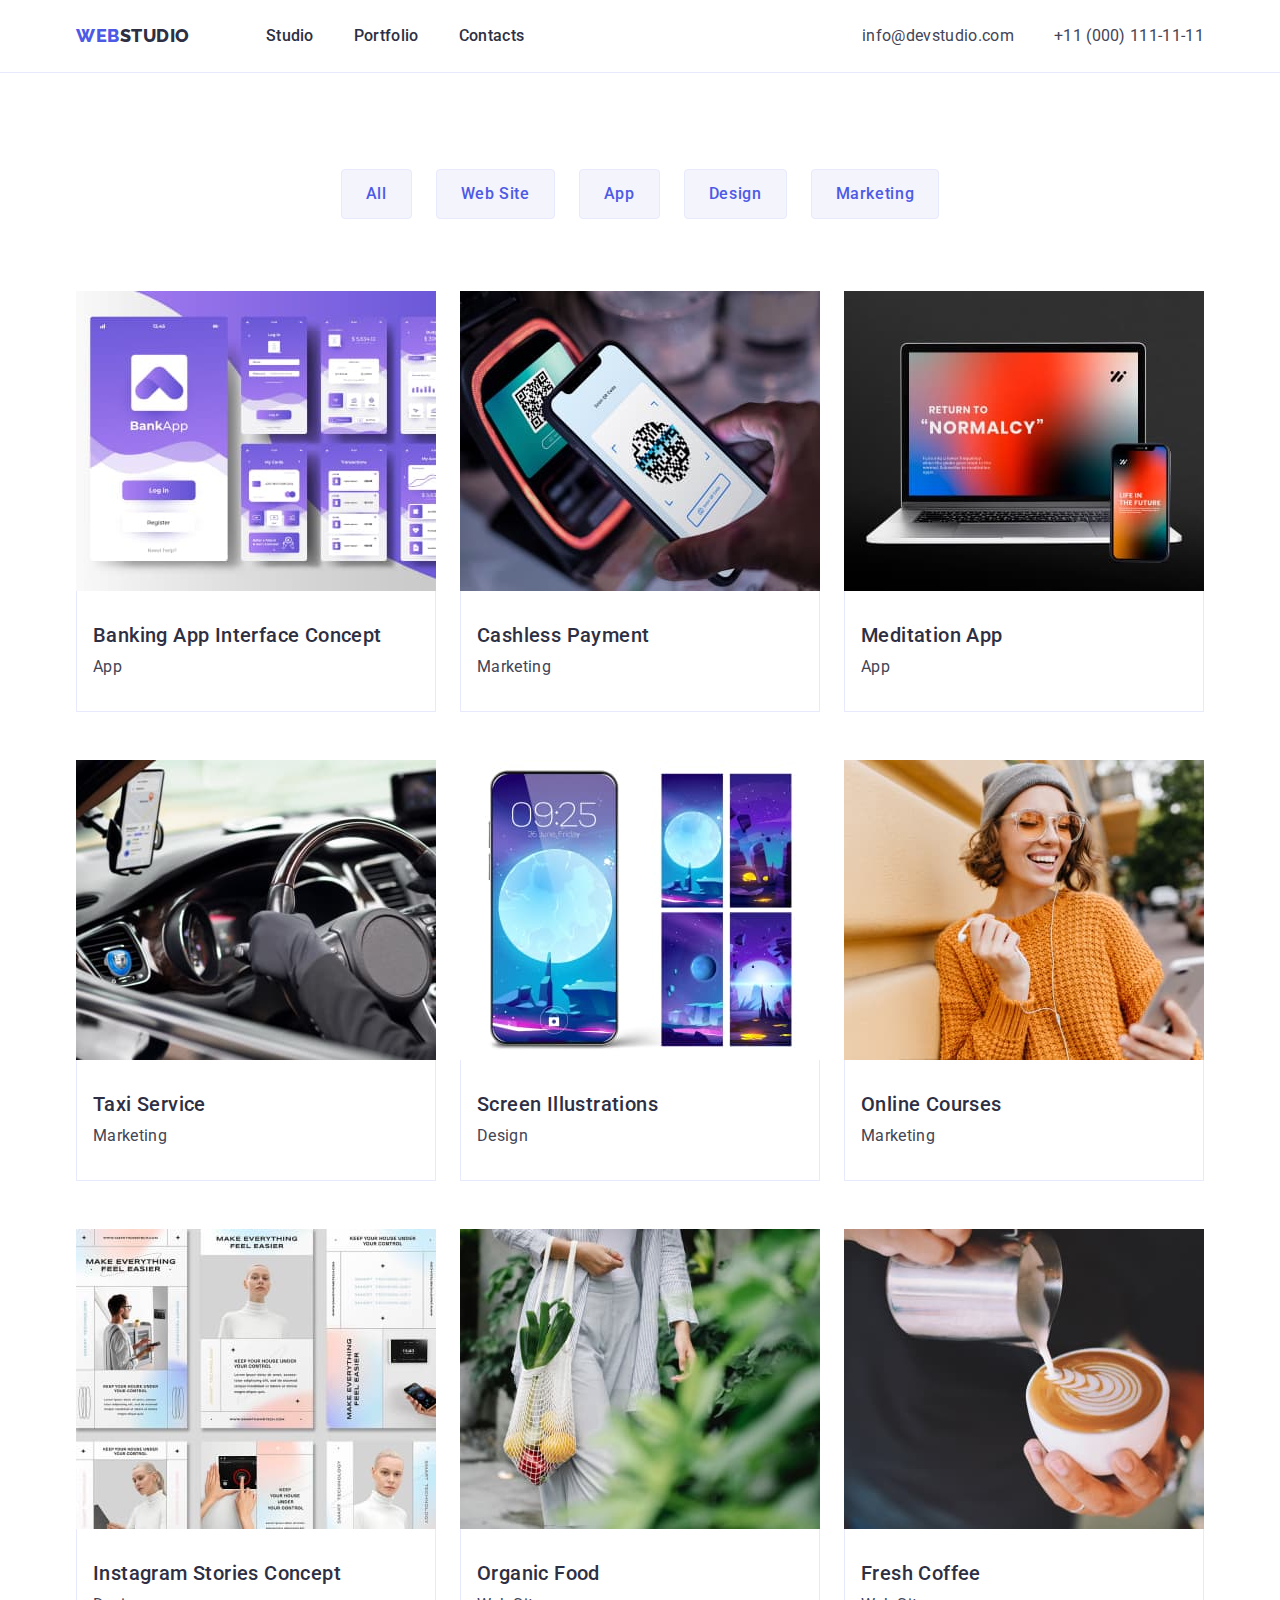
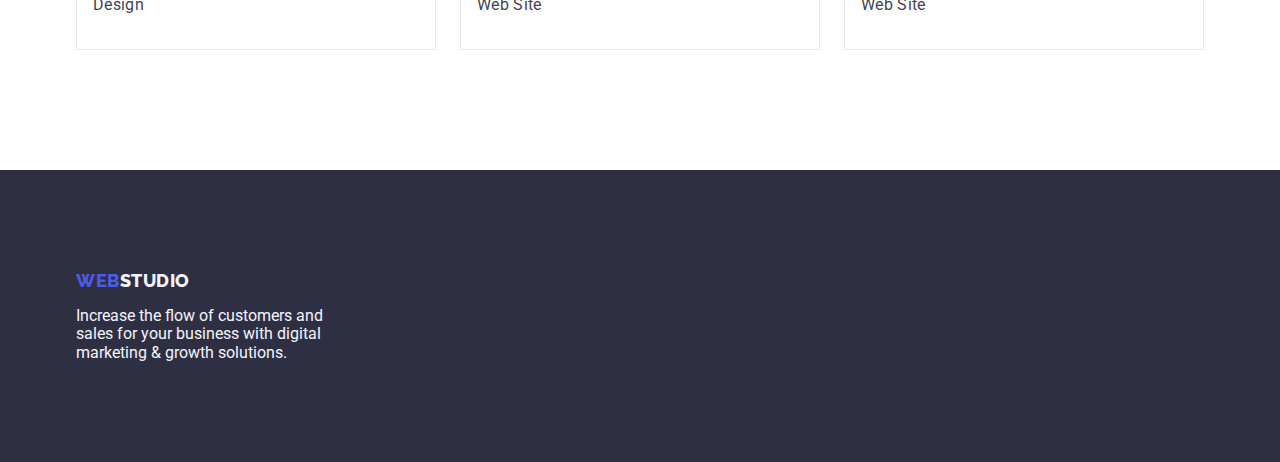
==== portfolio.html @ a4f80f74 "hw-04-11" ====
<!DOCTYPE html>
<html lang="en">

<head>
    <meta charset="UTF-8">
    <meta http-equiv="X-UA-Compatible" content="IE=edge">
    <meta name="viewport" content="width=device-width, initial-scale=1.0">
    <title>Portfolio</title>
    <link rel="preconnect" href="https://fonts.googleapis.com">
    <link rel="preconnect" href="https://fonts.gstatic.com" crossorigin>
    <link href="https://fonts.googleapis.com/css2?family=Raleway:wght@800&family=Roboto:wght@400;500;700;900&display=swap"
        rel="stylesheet">
    <link  rel="stylesheet"
          href="https://cdnjs.cloudflare.com/ajax/libs/modern-normalize/1.1.0/modern-normalize.min.css">
    <link rel="stylesheet" href="./css/style.css">
</head>

<body class="body">

 
  <header class="header">
    <div class="container header-container">
      <nav class="nav">
        <a class="logo link" href="./index.html">Web<span class="logo-one">Studio</span></a>
        <ul class="menu list">
          <li class="menu-item">
            <a class="menu-link link" href="./index.html">Studio</a>
          </li>
          <li class="menu-item">
            <a class="menu-link link" href="./portfolio.html">Portfolio</a>
          </li>
          <li class="menu-item">
            <a class="menu-link link" href="">Contacts</a>
          </li>
        </ul>
      </nav>
      <address class="adress m-left">
        <ul class="list menu">
          <li class="m-right">
            <a class="mail link" href="mailto:info@devstudio.com">info@devstudio.com</a>
          </li>
          <li>
            <a class="phone-number link" href="tel:+110001111111">+11 (000) 111-11-11</a>
          </li>
        </ul>
      </address>
    </div>
  </header>

  <main>
        
    <section class="section-portfolio">
        <div class="container ">
        <h1 hidden>blanc</h1>
        <ul class="list line-portfolio-one">
          <li>
            <button class="button-too" type="button">All</button>
          </li>
          <li>
           <button class="button-too" type="button">Web Site</button>
          </li>
          <li>
           <button class="button-too" type="button">App</button>
          </li>
          <li>
           <button class="button-too" type="button">Design</button>
          </li>
          <li>
           <button class="button-too" type="button">Marketing</button>
          </li> 
        </ul>  
        <ul class="list line-portfolio-too">
           <li class="portfolio-shadow" >
             <a class="link" href="">
              <img src="./images/portfolio/project-img1.jpg" alt="Banking App Interface Concept"
               width="360">
              <div class="card-portfolio">
               <h2 class="title-three">Banking App Interface Concept</h2>
               <p class="p-descriphion">App</p>
              </div>
             </a>
            </li>
           <li class="portfolio-shadow">
             <a class="link" href="">
              <img src="./images/portfolio/project-img2.jpg" alt="Cashless Payment" width="360">
              <div class="card-portfolio">
               <h2 class="title-three">Cashless Payment</h2>
               <p class="p-descriphion" >Marketing</p>
              </div>
             </a>
            </li>
            <li class="portfolio-shadow">
             <a class="link" href="">
              <img src="./images/portfolio/project-img3.jpg" alt="Meditation App" width="360">
              <div class="card-portfolio">
               <h2 class="title-three">Meditation App</h2>
               <p class="p-descriphion">App</p>
              </div>
             </a>
            </li>
            <li class="portfolio-shadow">
             <a class="link " href="">
              <img src="./images/portfolio/project-img4.jpg" alt="Taxi Service" width="360">
            <div class="card-portfolio">
              <h2 class="title-three">Taxi Service</h2>
              <p class="p-descriphion">Marketing</p>
            </div>
             </a>
            </li>
            <li class="portfolio-shadow">
             <a class="link" href="">
              <img src="./images/portfolio/project-img5.jpg" alt="Screen Illustrations" width="360">
              <div class="card-portfolio">
               <h2 class="title-three">Screen Illustrations</h2>
               <p class="p-descriphion">Design</p>
              </div>
             </a>
            </li>
            <li class="portfolio-shadow">
             <a class="link" href="">
              <img src="./images/portfolio/project-img6.jpg" alt="Online Courses" width="360">     
              <div class="card-portfolio">
               <h2 class="title-three">Online Courses</h2>
               <p class="p-descriphion" >Marketing</p>
              </div>
             </a>
            </li >
            <li class="portfolio-shadow">
             <a class="link" href="">
              <img src="./images/portfolio/project-img7.jpg" alt="Instagram Stories Concept" width="360">
              <div class="card-portfolio">
               <h2 class="title-three">Instagram Stories Concept</h2>
               <p class="p-descriphion" >Design</p>
              </div>
             </a>
            </li>
            <li class="portfolio-shadow">
             <a class="link" href="">
              <img src="./images/portfolio/project-img8.jpg" alt="Organic Food" width="360">
              <div class="card-portfolio">
               <h2 class="title-three">Organic Food</h2>
               <p class="p-descriphion" >Web Site</p>
              </div>
             </a>
           </li>
           <li class="portfolio-shadow">
            <a class="link" href="">
             <img src="./images/portfolio/project-img9.jpg" alt="Fresh Coffee" width="360">
             <div class="card-portfolio">
              <h2 class="title-three">Fresh Coffee</h2>
              <p class="p-descriphion" >Web Site</p>
             </div>
            </a>
           </li>
      </ul>
      </div>
    </section>
  </main>

  <footer class="footer">
   <div class=" container">
    <a class="logo-footer link" href="./index.html">Web<span class="logo-too">Studio</span></a>
    <p class="p-footer">Increase the flow of customers and sales for your business with digital marketing & growth
      solutions. </p>
   </div>
 </footer>

</body>
---- css/style.css ----
:root {--color-one:#2e2f42;
       --color-too:#4d5ae5;
       --color-three:#ffffff;
       --color-four:#434455;
       --color-five:#f4f4fd;
       --color-six: #404bbf;
       --color-seven:#e7e9fc}

h1, h2,h3,p{margin-top:0;
            margin-bottom:0;}
ul{margin-top: 0;
   margin-bottom:0;
   padding-left: 0;}

.container{width:1158px;
           margin-left: auto;
           margin-right: auto;
           padding-left:15px;
           padding-right:15px;}

img{display: block;}
a{display: block;} 
svg{display:inline-block;} 


body{ font-family:'Roboto',sans-serif;
       background-color: var(--color-three);
       color:var(--color-four);}
       
    

.list {list-style: none;}
.link {text-decoration: none;}

.line-one {display: flex;
           flex-wrap: wrap;}
           
.line{display: flex;}

.line-portfolio-one {
       display: flex;
       align-items: center;
       justify-content: center;
       column-gap:24px ;
       margin-bottom:72px;}
.line-portfolio-too {
         display: flex;
         flex-wrap: wrap;
         row-gap: 48px;
         column-gap:24px;}

/* .element-margin:not(:nth-child(3n)){ margin-right:24px;}             */
/* .element-margin-one:not(:nth-child(4n)){margin-right: 24px;} */
/* .element-margin-filter:not(:nth-child(5n)){margin-right: 24px;} */
/* .element-margin-customers:not(:nth-child(6n)) {margin-right: 24px;}   */

.p-descriphion{
      font-size:16px;
      line-height: 1.5;
      letter-spacing: 0.02em;
      color: var(--color-four);}
 .width-element{width:calc((100% - 72px)/4);}       


.header{border-bottom: 1px solid var(--color-seven);}

.header-container{
       display: flex; 
       align-items: center;} 
        
.nav{display: flex;
     align-items: center;} 
     
        
.logo{font-family:'Raleway',sans-serif; 
      font-weight: 800;
      font-size:18px;
      line-height:1.17;
      letter-spacing: 0.03em;
      text-transform: uppercase;
      color: var(--color-too);
      margin-right:76px;}
.logo-one{color: var(--color-one);}
.logo-too{color: var(--color-five);}


.menu{display: flex;
      align-items: center;}

.menu-item:not(:last-child){margin-right:40px;}

.menu-link {font-weight:500 ;
           font-size:16px;
           color: var(--color-one);
           line-height: 1.5;
           letter-spacing: 0.02em;
           padding-top: 24px;
           padding-bottom: 24px}
.menu-link:hover,.menu-link:focus{color: var(--color-six);}
 
.adress{font-style: normal;
        align-items: center;}  


.mail {font-size: 16px;
       color: var(--color-four);
       line-height: 1.5;
       letter-spacing: 0.02em;
       }
.phone-number{font-size: 16px;
              color: var(--color-four);
              line-height: 1.5;
              letter-spacing: 0.02em;}
            
.mail:hover,.mail:focus{color: var(--color-six);}
.phone-number:hover,.phone-number:focus{color:var(--color-six);}
.m-left{margin-left: auto;}
.m-right{margin-right:40px;}

.hero{
      padding-top: 188px;
      padding-bottom: 188px;
      background-image: linear-gradient(rgba(46, 47, 66, 0.7), rgba(46, 47, 66, 0.7)),
                        url('../images/people-office-hero.jpg');
      background-size: cover;
      background-color: rgba(46, 47, 66, 0.7);
      margin-bottom: 120px;
}
      



.title-one{
      font-weight: 700;
      font-size: 56px;
      line-height: 1.07;
      letter-spacing: 0.02em;
      text-align: center;
      color:var(--color-three);
      max-width:496px;
      margin: 0 auto ; 
      margin-bottom:48px;}

.button{font-family: 'Roboto', sans-serif;
        font-weight: 500;
        font-size: 16px;
        line-height: 1.5;
        letter-spacing:0.04em;
        cursor:pointer;
        background-color:var(--color-too);
        color: var(--color-three);
        min-width:169px;
        height:56px;
        display: block;
        margin: 0 auto;
        padding: 16px 32px 16px 32px;
        border: none;
        border-radius:4px;}
.button:hover,.button:focus{ background-color: var(--color-six);}
.card{background-color: var(--color-three);}
                             
.button-too {font-family:'Roboto',sans-serif;
         font-weight: 500;
         font-size: 16px;
         line-height: 1.5;
         letter-spacing: 0.04em;
         cursor: pointer;
         background-color: var(--color-five);
         color:var(--color-too);
         display: block;
         padding: 12px 24px 12px 24px;
         border: 1px solid var(--color-seven);
         border-radius: 4px;}
.button-too:hover,.button-too:focus{
      background-color:var(--color-six); 
      color: var(--color-three);
      border: 1px solid transparent;
      box-shadow: 0px 1px 6px rgba(46, 47, 66, 0.08),
       0px 1px 1px rgba(46, 47, 66, 0.16),
       0px 2px 1px rgba(46, 47, 66, 0.08);}         

.section-one {background-color: var(--color-five);
          padding-top:120px; 
          padding-bottom:120px;
          margin-bottom: 120px; 
       }
.section {background-color:var(--color-three); 
          margin-bottom: 120px;     
       }
.section-portfolio{background-color: var(--color-three);
                   padding-top: 96px;
                   padding-bottom: 120px;}


.card-emploers{
       display: block;
       padding-top: 32px; 
       padding-bottom: 32px; 
       padding-left: 16px; 
       padding-right: 16px; 
       text-align: center;
       justify-content:center; }  

.width {flex-basis:calc(100% - 3 * 24px)}
.emploer{
        background-color: var(--color-three);
        flex-basis:calc((100% - 3 * 24px)/4);
        border-radius: 0px 0px 4px 4px;
        box-shadow: 0px 1px 6px rgba(46, 47, 66, 0.08), 0px 1px 1px rgba(46, 47, 66, 0.16),
                    0px 2px 1px rgba(46, 47, 66, 0.08);
       }
.center{text-align:center;}
.center-icon{justify-content: center;}
.social-list{display:flex;
             margin-top: 8px;
             justify-content: center;
             align-items: center; 
             width: 40px;
             height: 40px;
             border-radius: 50%;
             background-color:#4d5ae5;}
.social-list:hover,.social-list:focus {background-color: green;}
             
.size-svg-one{ width:16px;
               height:16px;
               fill: #f4f4fd;}


.icon-conteiner {
       display: flex;
       justify-content: center;
       align-items: center; 
       width: 264px;
       height: 112px;
       background-color: #f4f4fd;
}

  
.size-svg {
         width: 64px; 
         height: 64px;} 
.size-svg-customers{width: 104px;
                    height: 56px;          
}         
 
.m-bottom {margin-bottom: 8px;}
.card-portfolio {
       padding-top: 32px;
       padding-bottom: 32px;
       padding-left: 16px;
       padding-right: 16px;
       border: 1px solid #e7e9fc;
       border-top: none;}
 .portfolio-shadow:hover {box-shadow: 0px 1px 6px rgba(46, 47, 66, 0.08), 
              0px 1px 1px rgba(46, 47, 66, 0.16),
              0px 2px 1px rgba(46, 47, 66, 0.08);}      



.title-too{font-weight:700;
      font-size: 36px;
      line-height: 1.11;
      letter-spacing: 0.02em;
      text-align: center;
      text-transform:capitalize;
      color:var(--color-one);
      margin-bottom:72px;}


.title-three {font-weight:500;
              font-size:20px;
              line-height: 1.2;
              letter-spacing: 0.02em;
              color:var(--color-one);
              margin-bottom:8px;}


.right-margin{column-gap: 24px;}              
.customers-icon{
              display: flex;
              margin-top: 8px;
              justify-content: center;
              align-items: center;
              gap: 24px;
              width: 168px;
              height: 88px;
              border: solid #8e8f99;
              border-radius: 4px;}  
                
.customers-icon:hover,.customers-icon:focus{background-color:#404bbf ;}
       
       

.footer{background-color:var(--color-one);
        padding-top: 100px;
        padding-bottom:100px;}

.p-footer{width:264px ;
         color:var(--color-five);} 


.logo-footer{font-family:'Raleway',sans-serif;
        font-weight: 800;
        font-size: 18px;
        line-height: 1.17;
        letter-spacing: 0.03em;
        text-transform: uppercase;
        color: var(--color-too);
        display:inline-block;
        margin-bottom:16px;}
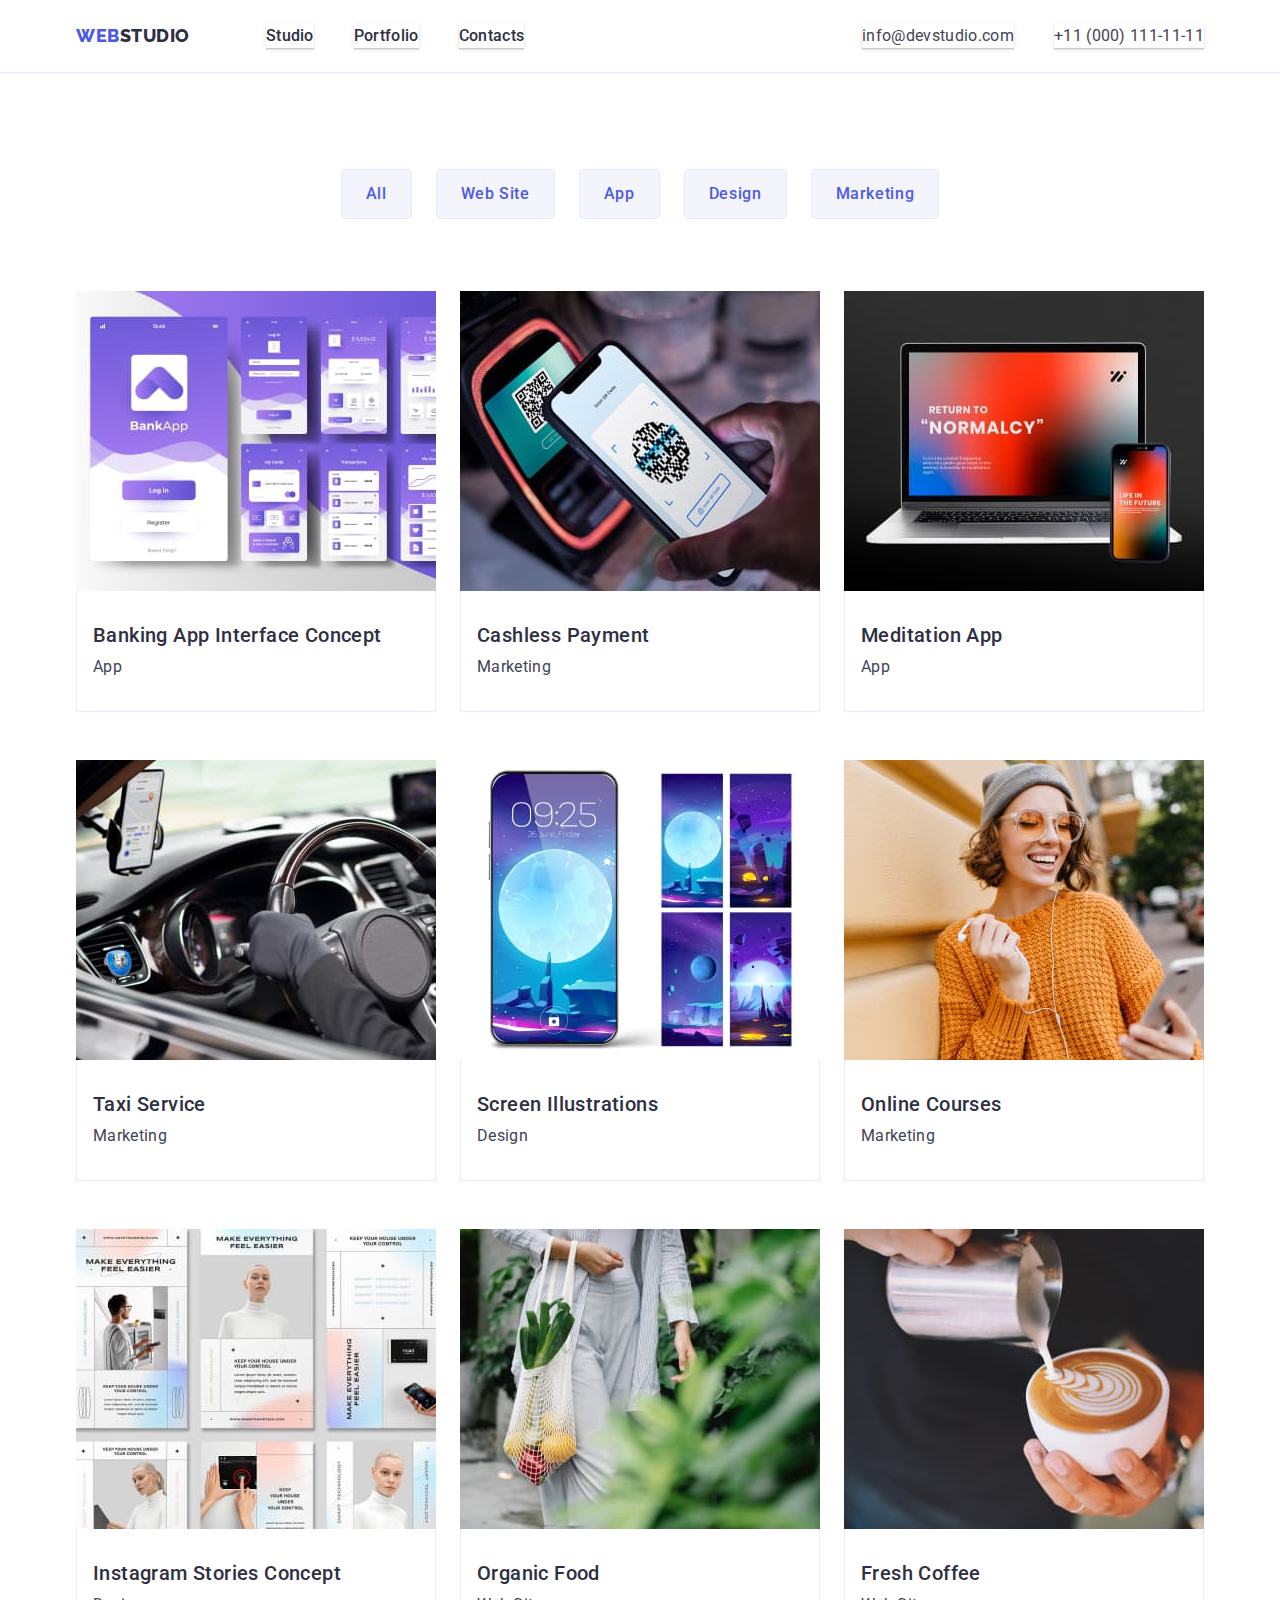
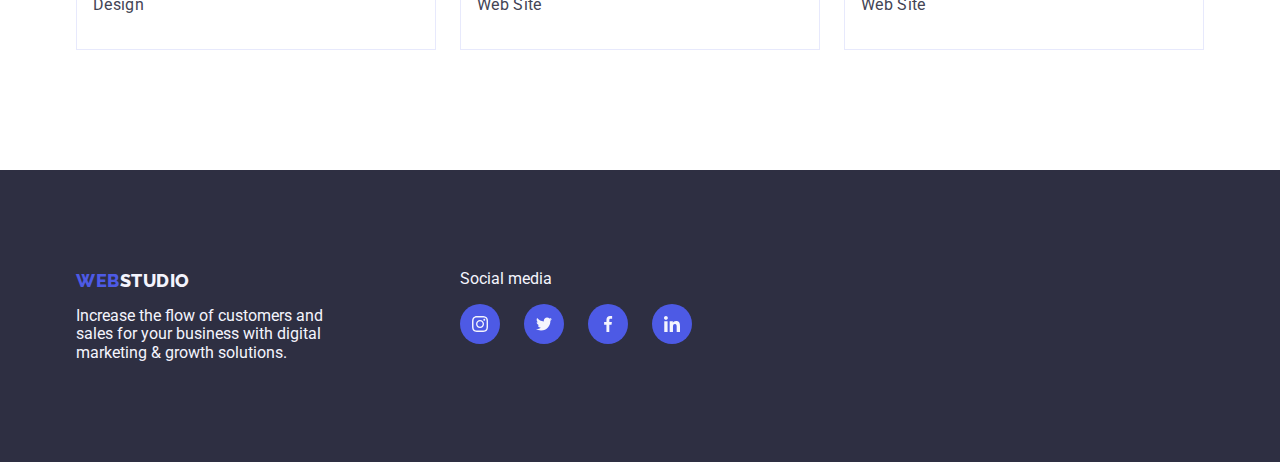
==== commit d1bc962a: "hw-04-15" ====
--- a/portfolio.html
+++ b/portfolio.html
@@ -157,12 +157,51 @@
     </section>
   </main>
 
+  
   <footer class="footer">
-   <div class=" container">
-    <a class="logo-footer link" href="./index.html">Web<span class="logo-too">Studio</span></a>
-    <p class="p-footer">Increase the flow of customers and sales for your business with digital marketing & growth
-      solutions. </p>
-   </div>
- </footer>
+      <div class=" container">
+        <ul class="list line footer-margin">
+          <li>
+            <a class="logo-footer link" href="./index.html">Web<span class="logo-too">Studio</span></a>
+            <p class="p-footer">Increase the flow of customers and sales for your business with digital marketing & growth
+              solutions. </p>
+          </li>
+          <li>
+            <p class="p-footer-one">Social media</p>
+            <ul class="list line right-margin">
+              <li>
+                <a class="social-list" href="">
+                  <svg class="size-svg-one">
+                    <use href="./images/icons.svg#instagram"></use>
+                  </svg>
+                </a>
+              </li>
+              <li>
+                <a class="social-list" href="">
+                  <svg class="size-svg-one">
+                    <use href="./images/icons.svg#twitter"></use>
+                  </svg>
+                </a>
+              </li>
+              <li>
+                <a class="social-list" href="">
+                  <svg class="size-svg-one">
+                    <use href="./images/icons.svg#facebook"></use>
+                  </svg>
+                </a>
+              </li>
+              <li>
+                <a class="social-list" href="">
+                  <svg class="size-svg-one">
+                    <use href="./images/icons.svg#linkedin"></use>
+                  </svg>
+                </a>
+              </li>
+            </ul>
+    
+          </li>
+        </ul>
+      </div>
+    </footer>
 
 </body>--- a/css/style.css
+++ b/css/style.css
@@ -20,7 +20,7 @@
 
 img{display: block;}
 a{display: block;} 
-svg{display:inline-block;} 
+svg{display:block;} 
 
 
 body{ font-family:'Roboto',sans-serif;
@@ -32,8 +32,8 @@
 .list {list-style: none;}
 .link {text-decoration: none;}
 
-.line-one {display: flex;
-           flex-wrap: wrap;}
+/* .line-one {display: flex; */
+           /* flex-wrap: wrap;} */
            
 .line{display: flex;}
 
@@ -85,37 +85,50 @@
 
 
 .menu{display: flex;
-      align-items: center;}
-
-.menu-item:not(:last-child){margin-right:40px;}
+      align-items: center;
+      column-gap: 40px;
+}
+
+.menu-item{padding-top: 24px;
+           padding-bottom:24px;}  
 
 .menu-link {font-weight:500 ;
            font-size:16px;
            color: var(--color-one);
            line-height: 1.5;
            letter-spacing: 0.02em;
-           padding-top: 24px;
-           padding-bottom: 24px}
+           /* padding-top: 24px; */
+           /* padding-bottom: 24px; */
+       box-shadow: 0px 2px 1px rgba(46, 47, 66, 0.08), 0px 1px 1px rgba(46, 47, 66, 0.16), 0px 1px 6px rgba(46, 47, 66, 0.08);
+                     
+              }
+       
+       
 .menu-link:hover,.menu-link:focus{color: var(--color-six);}
  
 .adress{font-style: normal;
-        align-items: center;}  
+        align-items: center;
+        /* justify-content: flex-end; */
+       }  
 
 
 .mail {font-size: 16px;
        color: var(--color-four);
        line-height: 1.5;
        letter-spacing: 0.02em;
+       box-shadow: 0px 2px 1px rgba(46, 47, 66, 0.08), 0px 1px 1px rgba(46, 47, 66, 0.16), 0px 1px 6px rgba(46, 47, 66, 0.08);
        }
 .phone-number{font-size: 16px;
               color: var(--color-four);
               line-height: 1.5;
-              letter-spacing: 0.02em;}
+              letter-spacing: 0.02em;
+              box-shadow: 0px 2px 1px rgba(46, 47, 66, 0.08), 0px 1px 1px rgba(46, 47, 66, 0.16), 0px 1px 6px rgba(46, 47, 66, 0.08);
+       }
             
 .mail:hover,.mail:focus{color: var(--color-six);}
 .phone-number:hover,.phone-number:focus{color:var(--color-six);}
-.m-left{margin-left: auto;}
-.m-right{margin-right:40px;}
+.m-left{margin-left: auto;} 
+/* .m-right{margin-right:40px;} */
 
 .hero{
       padding-top: 188px;
@@ -123,7 +136,10 @@
       background-image: linear-gradient(rgba(46, 47, 66, 0.7), rgba(46, 47, 66, 0.7)),
                         url('../images/people-office-hero.jpg');
       background-size: cover;
+      background-repeat: no-repeat;
+      background-position: center;
       background-color: rgba(46, 47, 66, 0.7);
+      max-width: 1440px;
       margin-bottom: 120px;
 }
       
@@ -196,10 +212,10 @@
        display: block;
        padding-top: 32px; 
        padding-bottom: 32px; 
-       padding-left: 16px; 
+       padding-left: 16px;  
        padding-right: 16px; 
        text-align: center;
-       justify-content:center; }  
+       justify-content:center;}  
 
 .width {flex-basis:calc(100% - 3 * 24px)}
 .emploer{
@@ -233,6 +249,8 @@
        width: 264px;
        height: 112px;
        background-color: #f4f4fd;
+       border-radius: 4px;
+       margin-bottom: 8px;
 }
 
   
@@ -296,7 +314,13 @@
         padding-bottom:100px;}
 
 .p-footer{width:264px ;
-         color:var(--color-five);} 
+         color:var(--color-five);
+         }
+.p-footer-one{width: 96px;
+              color: var(--color-five);
+              margin-bottom:8px;
+}         
+.footer-margin{column-gap:120px;}          
 
 
 .logo-footer{font-family:'Raleway',sans-serif;
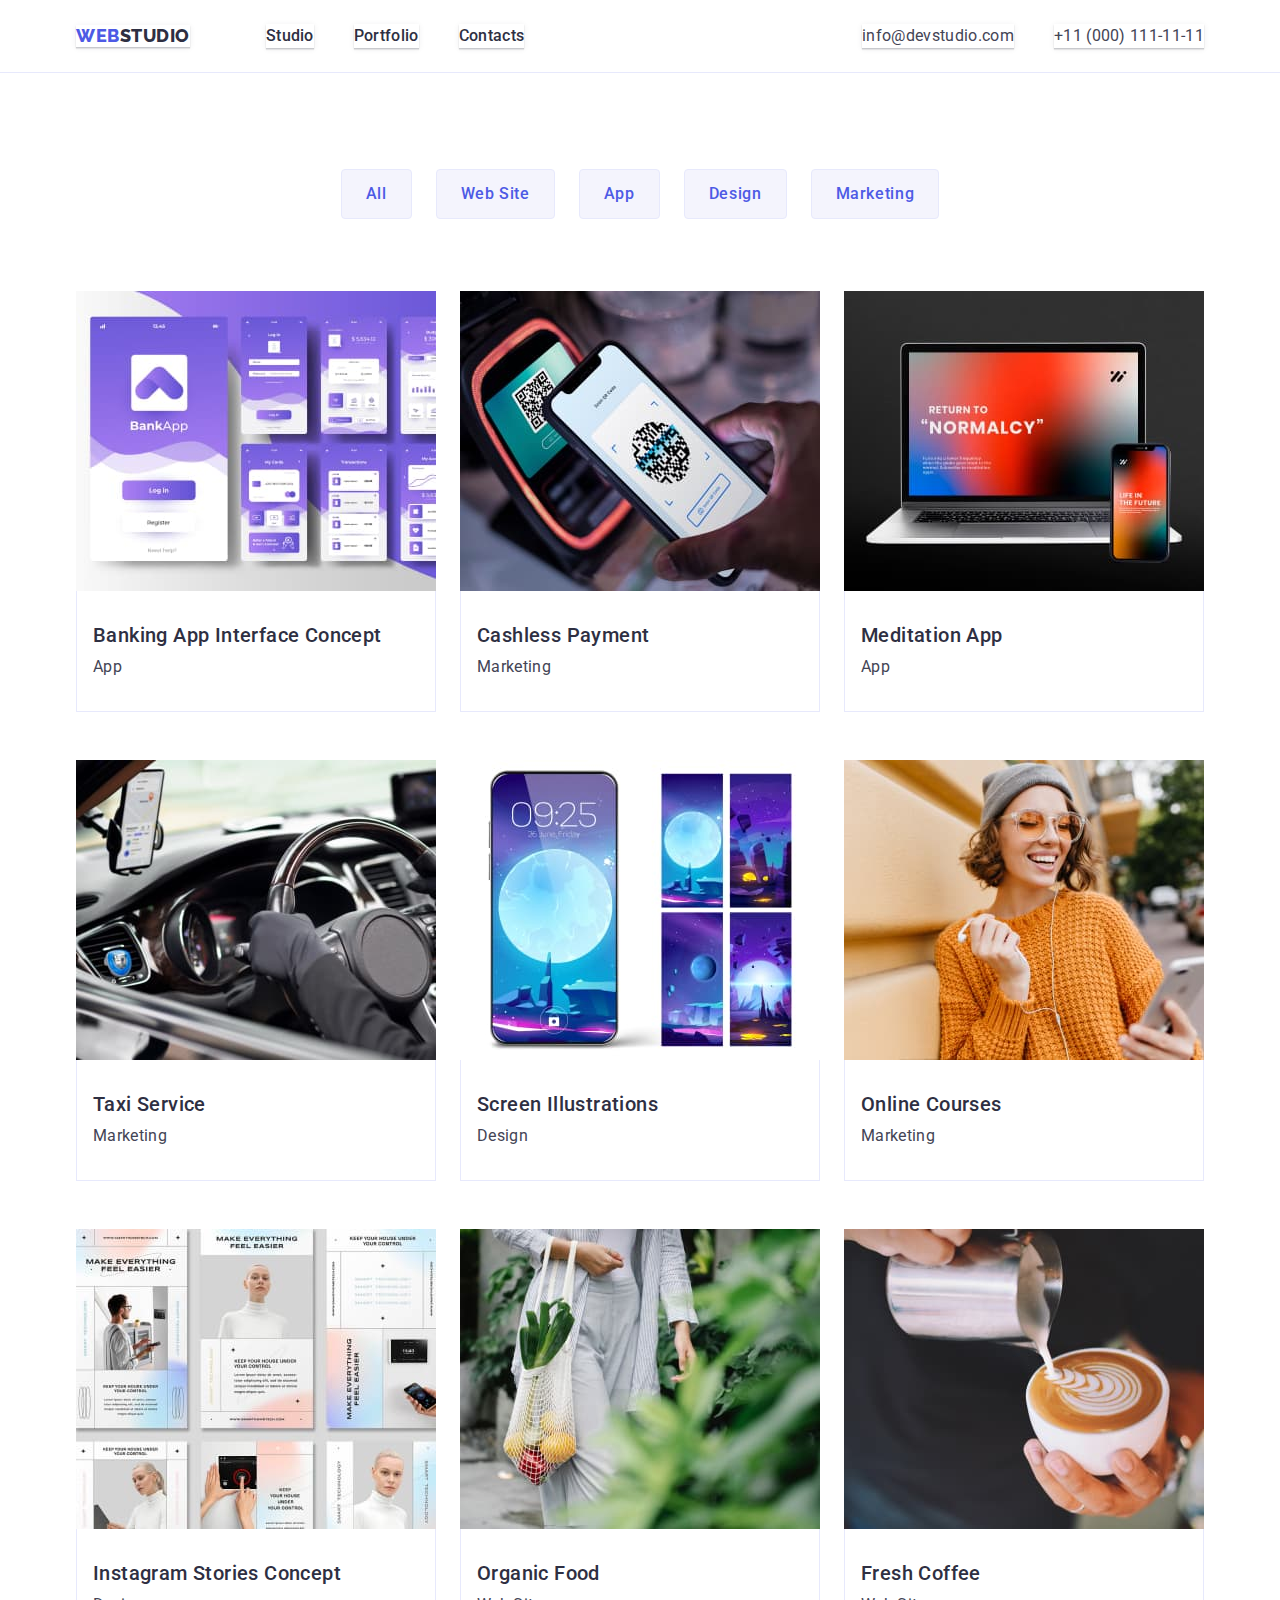
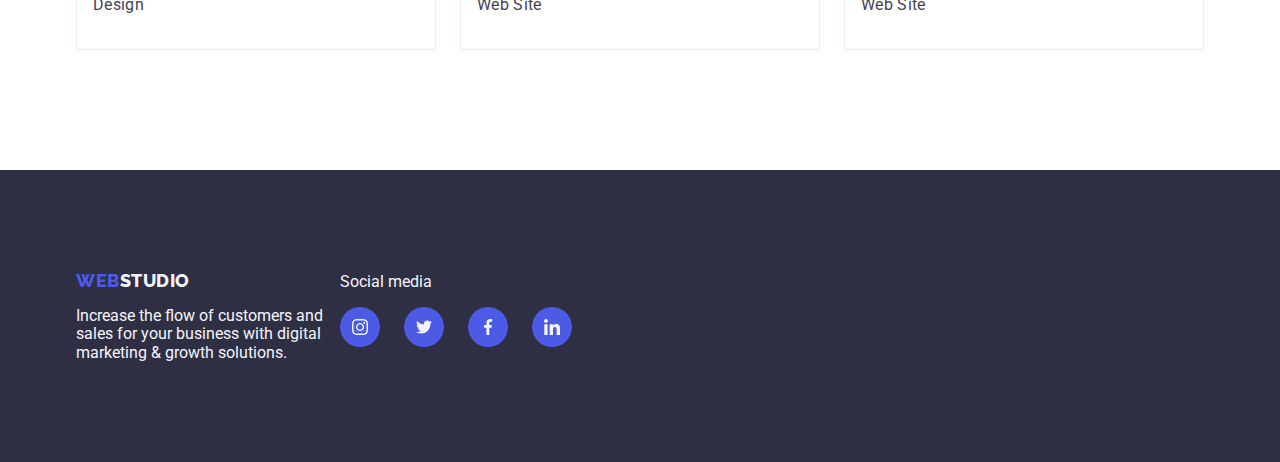
==== commit 2ca63290: "hw-04-19" ====
--- a/portfolio.html
+++ b/portfolio.html
@@ -158,49 +158,46 @@
   </main>
 
   
-  <footer class="footer">
-      <div class=" container">
-        <ul class="list line footer-margin">
-          <li>
-            <a class="logo-footer link" href="./index.html">Web<span class="logo-too">Studio</span></a>
-            <p class="p-footer">Increase the flow of customers and sales for your business with digital marketing & growth
-              solutions. </p>
-          </li>
-          <li>
-            <p class="p-footer-one">Social media</p>
-            <ul class="list line right-margin">
-              <li>
-                <a class="social-list" href="">
-                  <svg class="size-svg-one">
-                    <use href="./images/icons.svg#instagram"></use>
-                  </svg>
-                </a>
-              </li>
-              <li>
-                <a class="social-list" href="">
-                  <svg class="size-svg-one">
-                    <use href="./images/icons.svg#twitter"></use>
-                  </svg>
-                </a>
-              </li>
-              <li>
-                <a class="social-list" href="">
-                  <svg class="size-svg-one">
-                    <use href="./images/icons.svg#facebook"></use>
-                  </svg>
-                </a>
-              </li>
-              <li>
-                <a class="social-list" href="">
-                  <svg class="size-svg-one">
-                    <use href="./images/icons.svg#linkedin"></use>
-                  </svg>
-                </a>
-              </li>
-            </ul>
-    
-          </li>
-        </ul>
+    <footer class="footer">
+      <div class="container line-footer">
+        <div class="footer-margin">
+          <a class="logo-footer link" href="./index.html">Web<span class="logo-too">Studio</span></a>
+          <p class="p-footer">Increase the flow of customers and sales for your business with digital marketing & growth
+            solutions. </p>
+        </div>
+        <div>
+          <p class="p-footer-one">Social media</p>
+          <ul class="list line right-margin">
+            <li>
+              <a class="social-list" href="">
+                <svg class="size-svg-one" width="16px" height="16px">
+                  <use href="./images/icons.svg#instagram"></use>
+                </svg>
+              </a>
+            </li>
+            <li>
+              <a class="social-list" href="">
+                <svg class="size-svg-one" width="16px" height="16px">
+                  <use href="./images/icons.svg#twitter"></use>
+                </svg>
+              </a>
+            </li>
+            <li>
+              <a class="social-list" href="">
+                <svg class="size-svg-one" width="16px" height="16px">
+                  <use href="./images/icons.svg#facebook"></use>
+                </svg>
+              </a>
+            </li>
+            <li>
+              <a class="social-list" href="">
+                <svg class="size-svg-one" width="16px" height="16px">
+                  <use href="./images/icons.svg#linkedin"></use>
+                </svg>
+              </a>
+            </li>
+          </ul>
+        </div>
       </div>
     </footer>
 
--- a/css/style.css
+++ b/css/style.css
@@ -79,7 +79,9 @@
       letter-spacing: 0.03em;
       text-transform: uppercase;
       color: var(--color-too);
-      margin-right:76px;}
+      margin-right:76px;
+      box-shadow: 0px 2px 1px rgba(46, 47, 66, 0.08), 0px 1px 1px rgba(46, 47, 66, 0.16), 0px 1px 6px rgba(46, 47, 66, 0.08);
+}
 .logo-one{color: var(--color-one);}
 .logo-too{color: var(--color-five);}
 
@@ -237,8 +239,9 @@
              background-color:#4d5ae5;}
 .social-list:hover,.social-list:focus {background-color: green;}
              
-.size-svg-one{ width:16px;
-               height:16px;
+.size-svg-one{ 
+              /* width:16px; */
+               /* height:16px; */
                fill: #f4f4fd;}
 
 
@@ -254,12 +257,10 @@
 }
 
   
-.size-svg {
-         width: 64px; 
-         height: 64px;} 
-.size-svg-customers{width: 104px;
-                    height: 56px;          
-}         
+ 
+/* .size-svg-customers{width: 104px; */
+                    /* height: 56px;           */
+/* }          */
  
 .m-bottom {margin-bottom: 8px;}
 .card-portfolio {
@@ -314,8 +315,12 @@
         padding-bottom:100px;}
 
 .p-footer{width:264px ;
-         color:var(--color-five);
-         }
+         color:var(--color-five);}
+
+.line-footer {display: flex;
+              align-items: baseline
+}
+         
 .p-footer-one{width: 96px;
               color: var(--color-five);
               margin-bottom:8px;
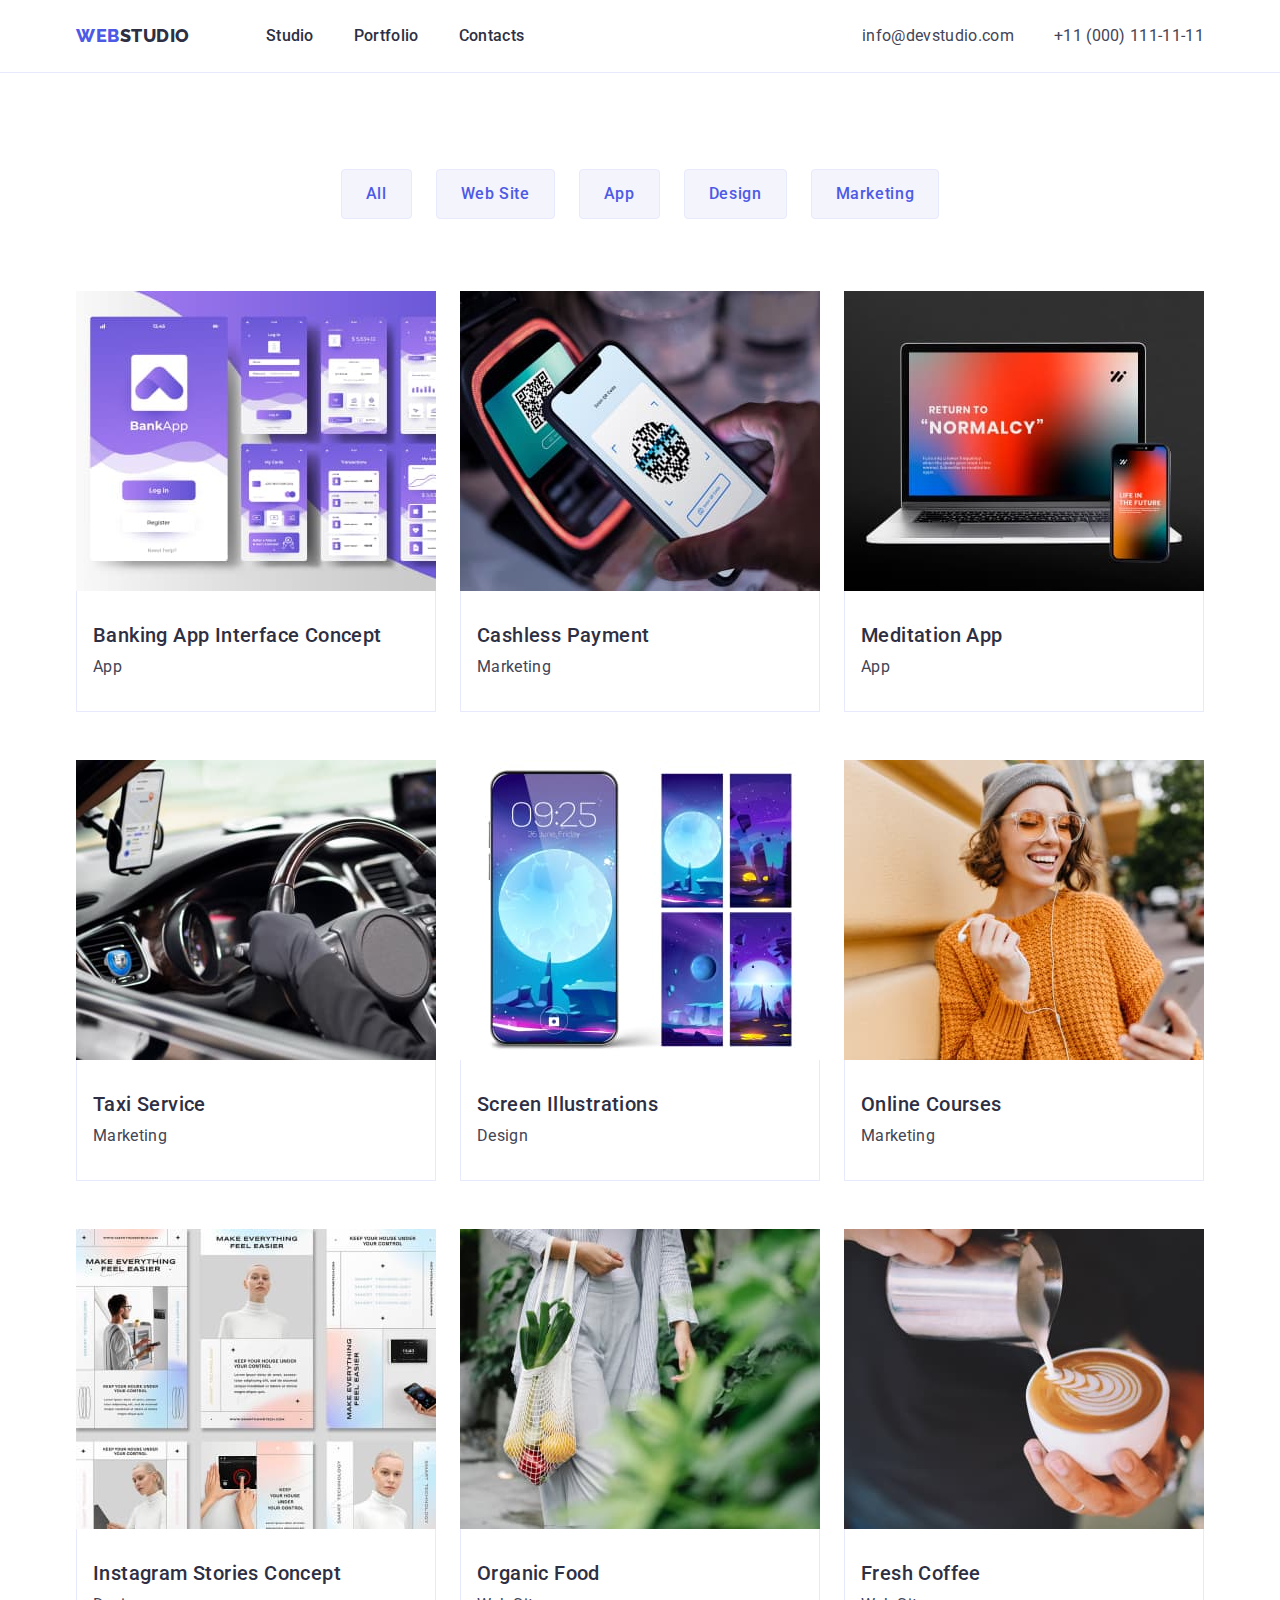
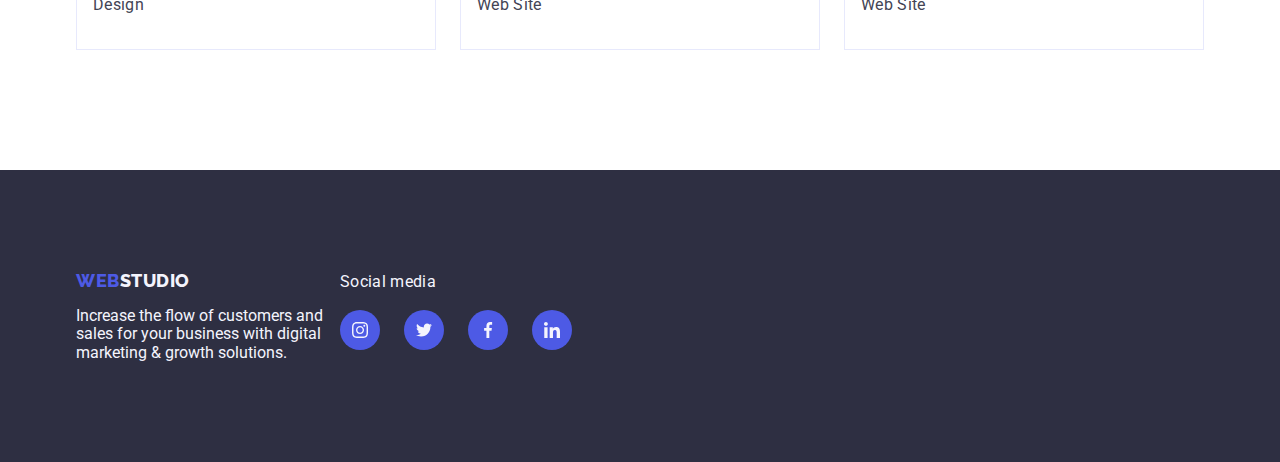
==== commit c80bb86b: "hw-04-27" ====
--- a/portfolio.html
+++ b/portfolio.html
@@ -70,7 +70,7 @@
           </li> 
         </ul>  
         <ul class="list line-portfolio-too">
-           <li class="portfolio-shadow" >
+           <li class="portfolio-shadow">
              <a class="link" href="">
               <img src="./images/portfolio/project-img1.jpg" alt="Banking App Interface Concept"
                width="360">
--- a/css/style.css
+++ b/css/style.css
@@ -62,7 +62,9 @@
  .width-element{width:calc((100% - 72px)/4);}       
 
 
-.header{border-bottom: 1px solid var(--color-seven);}
+.header{border-bottom: 1px solid var(--color-seven);
+box-shadow: 0px 2px 1px rgba(46, 47, 66, 0.08), 0px 1px 1px rgba(46, 47, 66, 0.16), 0px 1px 6px rgba(46, 47, 66, 0.08);
+}
 
 .header-container{
        display: flex; 
@@ -80,7 +82,7 @@
       text-transform: uppercase;
       color: var(--color-too);
       margin-right:76px;
-      box-shadow: 0px 2px 1px rgba(46, 47, 66, 0.08), 0px 1px 1px rgba(46, 47, 66, 0.16), 0px 1px 6px rgba(46, 47, 66, 0.08);
+      
 }
 .logo-one{color: var(--color-one);}
 .logo-too{color: var(--color-five);}
@@ -101,7 +103,7 @@
            letter-spacing: 0.02em;
            /* padding-top: 24px; */
            /* padding-bottom: 24px; */
-       box-shadow: 0px 2px 1px rgba(46, 47, 66, 0.08), 0px 1px 1px rgba(46, 47, 66, 0.16), 0px 1px 6px rgba(46, 47, 66, 0.08);
+       
                      
               }
        
@@ -118,13 +120,13 @@
        color: var(--color-four);
        line-height: 1.5;
        letter-spacing: 0.02em;
-       box-shadow: 0px 2px 1px rgba(46, 47, 66, 0.08), 0px 1px 1px rgba(46, 47, 66, 0.16), 0px 1px 6px rgba(46, 47, 66, 0.08);
+       
        }
 .phone-number{font-size: 16px;
               color: var(--color-four);
               line-height: 1.5;
               letter-spacing: 0.02em;
-              box-shadow: 0px 2px 1px rgba(46, 47, 66, 0.08), 0px 1px 1px rgba(46, 47, 66, 0.16), 0px 1px 6px rgba(46, 47, 66, 0.08);
+              
        }
             
 .mail:hover,.mail:focus{color: var(--color-six);}
@@ -193,9 +195,8 @@
       background-color:var(--color-six); 
       color: var(--color-three);
       border: 1px solid transparent;
-      box-shadow: 0px 1px 6px rgba(46, 47, 66, 0.08),
-       0px 1px 1px rgba(46, 47, 66, 0.16),
-       0px 2px 1px rgba(46, 47, 66, 0.08);}         
+      box-shadow: 0px 3px 1px rgba(0, 0, 0, 0.1), 0px 2px 1px rgba(0, 0, 0, 0.08), 0px 2px 2px rgba(0, 0, 0, 0.12);
+       }         
 
 .section-one {background-color: var(--color-five);
           padding-top:120px; 
@@ -231,13 +232,14 @@
 .center-icon{justify-content: center;}
 .social-list{display:flex;
              margin-top: 8px;
+             height:100%;
              justify-content: center;
              align-items: center; 
              width: 40px;
              height: 40px;
              border-radius: 50%;
              background-color:#4d5ae5;}
-.social-list:hover,.social-list:focus {background-color: green;}
+.social-list:hover,.social-list:focus {background-color: #404bbf;}
              
 .size-svg-one{ 
               /* width:16px; */
@@ -270,9 +272,10 @@
        padding-right: 16px;
        border: 1px solid #e7e9fc;
        border-top: none;}
- .portfolio-shadow:hover {box-shadow: 0px 1px 6px rgba(46, 47, 66, 0.08), 
-              0px 1px 1px rgba(46, 47, 66, 0.16),
-              0px 2px 1px rgba(46, 47, 66, 0.08);}      
+.portfolio-shadow{box-shadow:none;}       
+.portfolio-shadow:hover,.portfolio-shadow:focus{
+       box-shadow: 0px 1px 6px rgba(46, 47, 66, 0.08), 0px 1px 1px rgba(46, 47, 66, 0.16), 0px 2px 1px rgba(46, 47, 66, 0.08);
+ }      
 
 
 
@@ -294,7 +297,7 @@
               margin-bottom:8px;}
 
 
-.right-margin{column-gap: 24px;}              
+.right-margin{gap: 24px;}              
 .customers-icon{
               display: flex;
               margin-top: 8px;
@@ -303,10 +306,14 @@
               gap: 24px;
               width: 168px;
               height: 88px;
+              color: #8e8f99;
               border: solid #8e8f99;
               border-radius: 4px;}  
                 
-.customers-icon:hover,.customers-icon:focus{background-color:#404bbf ;}
+.customers-icon:hover,.customers-icon:focus{background-color:#404bbf ;
+                                            color:#404bbf;
+                                            border-color: #404bbf; 
+}
        
        
 
@@ -315,17 +322,21 @@
         padding-bottom:100px;}
 
 .p-footer{width:264px ;
-         color:var(--color-five);}
+          color:var(--color-five);
+          }
 
 .line-footer {display: flex;
               align-items: baseline
 }
          
 .p-footer-one{width: 96px;
+              font-size: 16px;
+              line-height: 1.5;
+              letter-spacing: 0.02em;
               color: var(--color-five);
               margin-bottom:8px;
 }         
-.footer-margin{column-gap:120px;}          
+.footer-margin{gap:120px;}          
 
 
 .logo-footer{font-family:'Raleway',sans-serif;
@@ -335,5 +346,5 @@
         letter-spacing: 0.03em;
         text-transform: uppercase;
         color: var(--color-too);
-        display:inline-block;
+        display:block;
         margin-bottom:16px;}
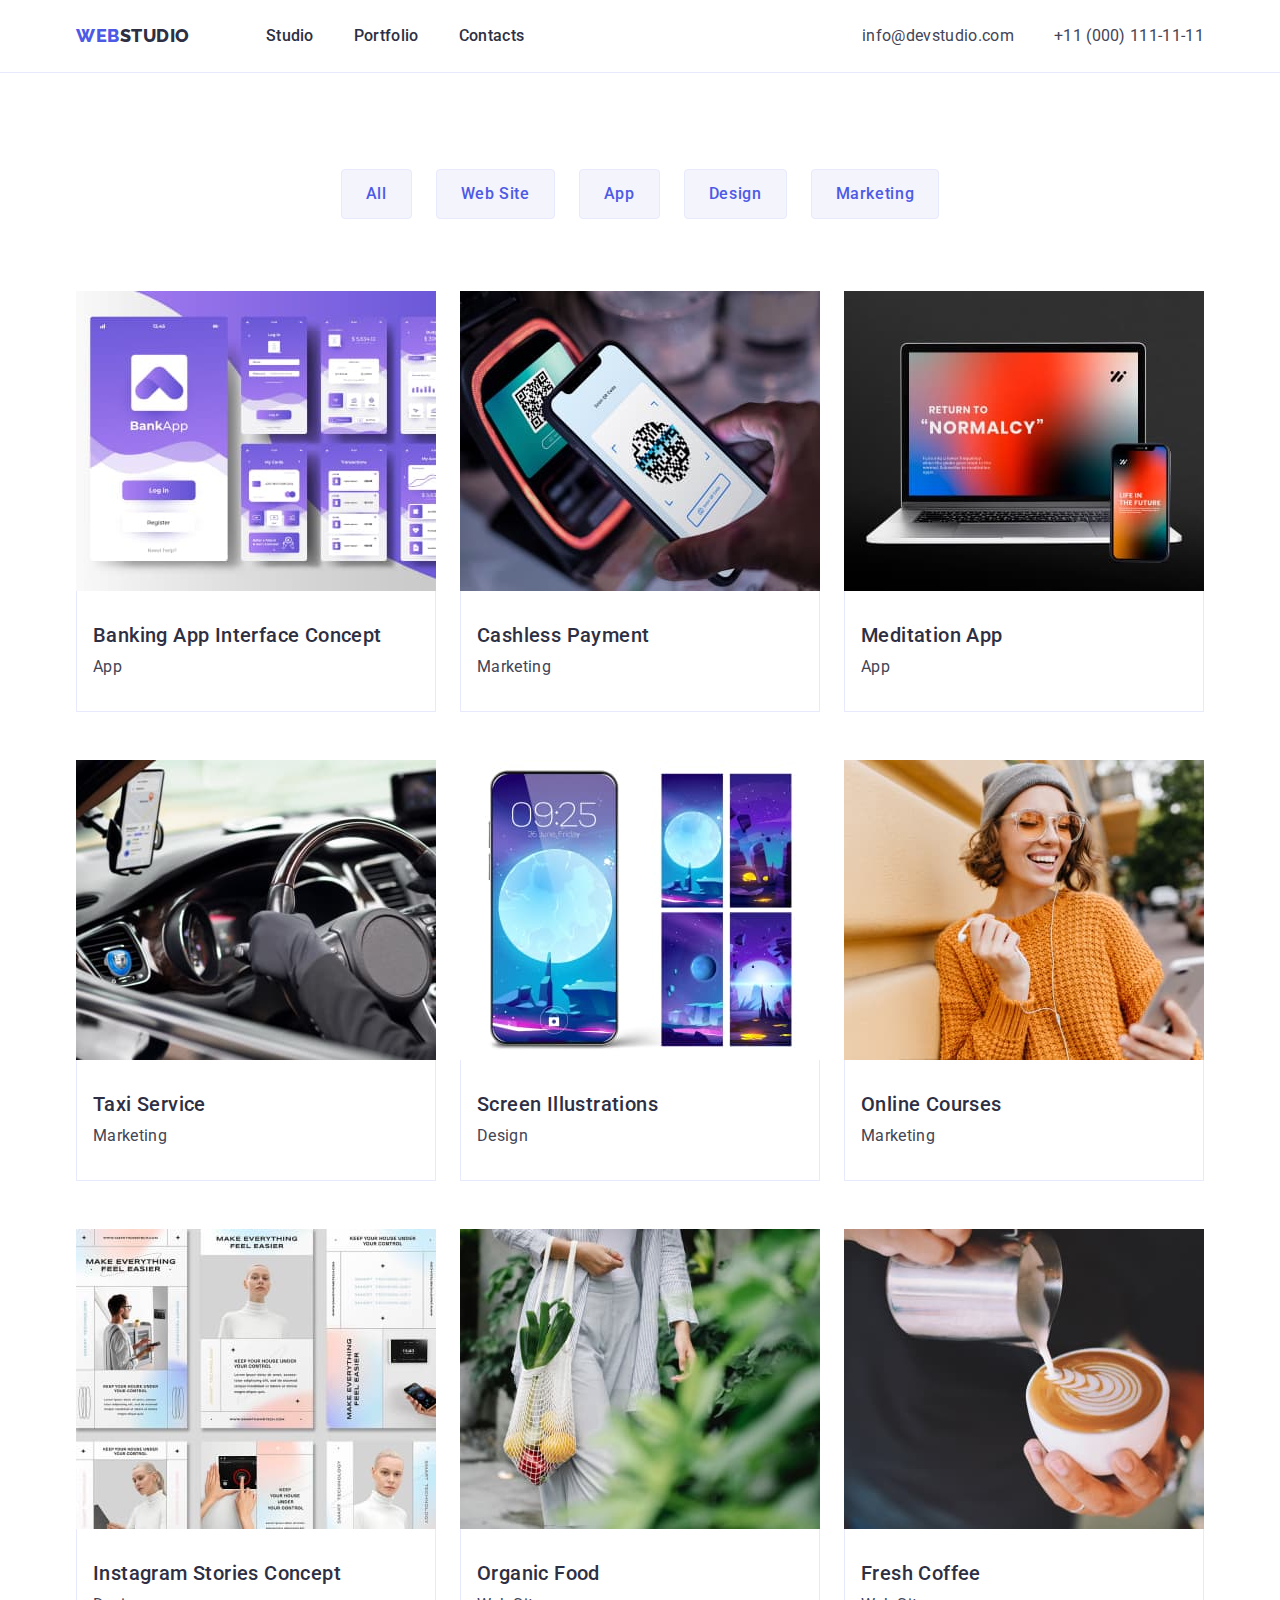
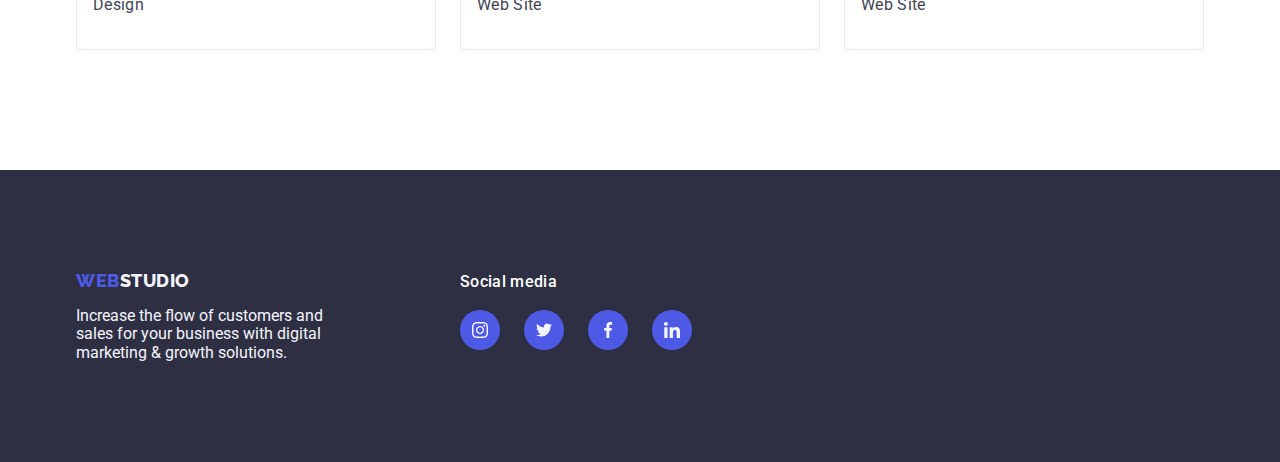
==== commit 16722bd9: "hw-04-30" ====
--- a/portfolio.html
+++ b/portfolio.html
@@ -158,47 +158,50 @@
   </main>
 
   
-    <footer class="footer">
-      <div class="container line-footer">
-        <div class="footer-margin">
-          <a class="logo-footer link" href="./index.html">Web<span class="logo-too">Studio</span></a>
-          <p class="p-footer">Increase the flow of customers and sales for your business with digital marketing & growth
-            solutions. </p>
-        </div>
-        <div>
-          <p class="p-footer-one">Social media</p>
-          <ul class="list line right-margin">
-            <li>
-              <a class="social-list" href="">
-                <svg class="size-svg-one" width="16px" height="16px">
-                  <use href="./images/icons.svg#instagram"></use>
-                </svg>
-              </a>
-            </li>
-            <li>
-              <a class="social-list" href="">
-                <svg class="size-svg-one" width="16px" height="16px">
-                  <use href="./images/icons.svg#twitter"></use>
-                </svg>
-              </a>
-            </li>
-            <li>
-              <a class="social-list" href="">
-                <svg class="size-svg-one" width="16px" height="16px">
-                  <use href="./images/icons.svg#facebook"></use>
-                </svg>
-              </a>
-            </li>
-            <li>
-              <a class="social-list" href="">
-                <svg class="size-svg-one" width="16px" height="16px">
-                  <use href="./images/icons.svg#linkedin"></use>
-                </svg>
-              </a>
-            </li>
-          </ul>
-        </div>
-      </div>
-    </footer>
+    
+ 
+ <footer class="footer">
+  <div class="container line-footer">
+    <div class="footer-margin">
+      <a class="logo-footer link" href="./index.html">Web<span class="logo-too">Studio</span></a>
+      <p class="p-footer">Increase the flow of customers and sales for your business with digital marketing & growth
+        solutions. </p>
+    </div>
+    <div>
+      <p class="p-footer-one">Social media</p>
+      <ul class="list line right-margin">
+        <li>
+          <a class="social-list-footer" href="">
+            <svg class="size-svg-one" width="16px" height="16px">
+              <use href="./images/icons.svg#instagram"></use>
+            </svg>
+          </a>
+        </li>
+        <li>
+          <a class="social-list-footer" href="">
+            <svg class="size-svg-one" width="16px" height="16px">
+              <use href="./images/icons.svg#twitter"></use>
+            </svg>
+          </a>
+        </li>
+        <li>
+          <a class="social-list-footer" href="">
+            <svg class="size-svg-one" width="16px" height="16px">
+              <use href="./images/icons.svg#facebook"></use>
+            </svg>
+          </a>
+        </li>
+        <li>
+          <a class="social-list-footer" href="">
+            <svg class="size-svg-one" width="16px" height="16px">
+              <use href="./images/icons.svg#linkedin"></use>
+            </svg>
+          </a>
+        </li>
+      </ul>
+    </div>
+  </div>
+</footer>
+
 
 </body>--- a/css/style.css
+++ b/css/style.css
@@ -20,7 +20,7 @@
 
 img{display: block;}
 a{display: block;} 
-svg{display:block;} 
+/* svg{display:block;}  */
 
 
 body{ font-family:'Roboto',sans-serif;
@@ -215,8 +215,8 @@
        display: block;
        padding-top: 32px; 
        padding-bottom: 32px; 
-       padding-left: 16px;  
-       padding-right: 16px; 
+       /* padding-left: 16px;   */
+       /* padding-right: 16px;  */
        text-align: center;
        justify-content:center;}  
 
@@ -231,7 +231,7 @@
 .center{text-align:center;}
 .center-icon{justify-content: center;}
 .social-list{display:flex;
-             margin-top: 8px;
+             margin-top: 8px; 
              height:100%;
              justify-content: center;
              align-items: center; 
@@ -297,7 +297,8 @@
               margin-bottom:8px;}
 
 
-.right-margin{gap: 24px;}              
+.right-margin{justify-content: center;
+              gap: 24px;}              
 .customers-icon{
               display: flex;
               margin-top: 8px;
@@ -326,17 +327,32 @@
           }
 
 .line-footer {display: flex;
-              align-items: baseline
+              align-items: baseline;
+              gap:120px; 
 }
          
-.p-footer-one{width: 96px;
+.p-footer-one{font-weight: 500;
               font-size: 16px;
               line-height: 1.5;
               letter-spacing: 0.02em;
-              color: var(--color-five);
-              margin-bottom:8px;
+              color: var(--color-three);
+              margin-bottom:16px;
 }         
-.footer-margin{gap:120px;}          
+/* .footer-margin{gap:120px;}  */
+
+.social-list-footer {
+       display: flex;
+       height: 100%;
+       justify-content: center;
+       align-items: center;
+       width: 40px;
+       height: 40px;
+       border-radius: 50%;
+       background-color: #4d5ae5;
+}
+
+.social-list-footer:hover,.social-list-footer:focus {background-color:#31d00a;}
+
 
 
 .logo-footer{font-family:'Raleway',sans-serif;
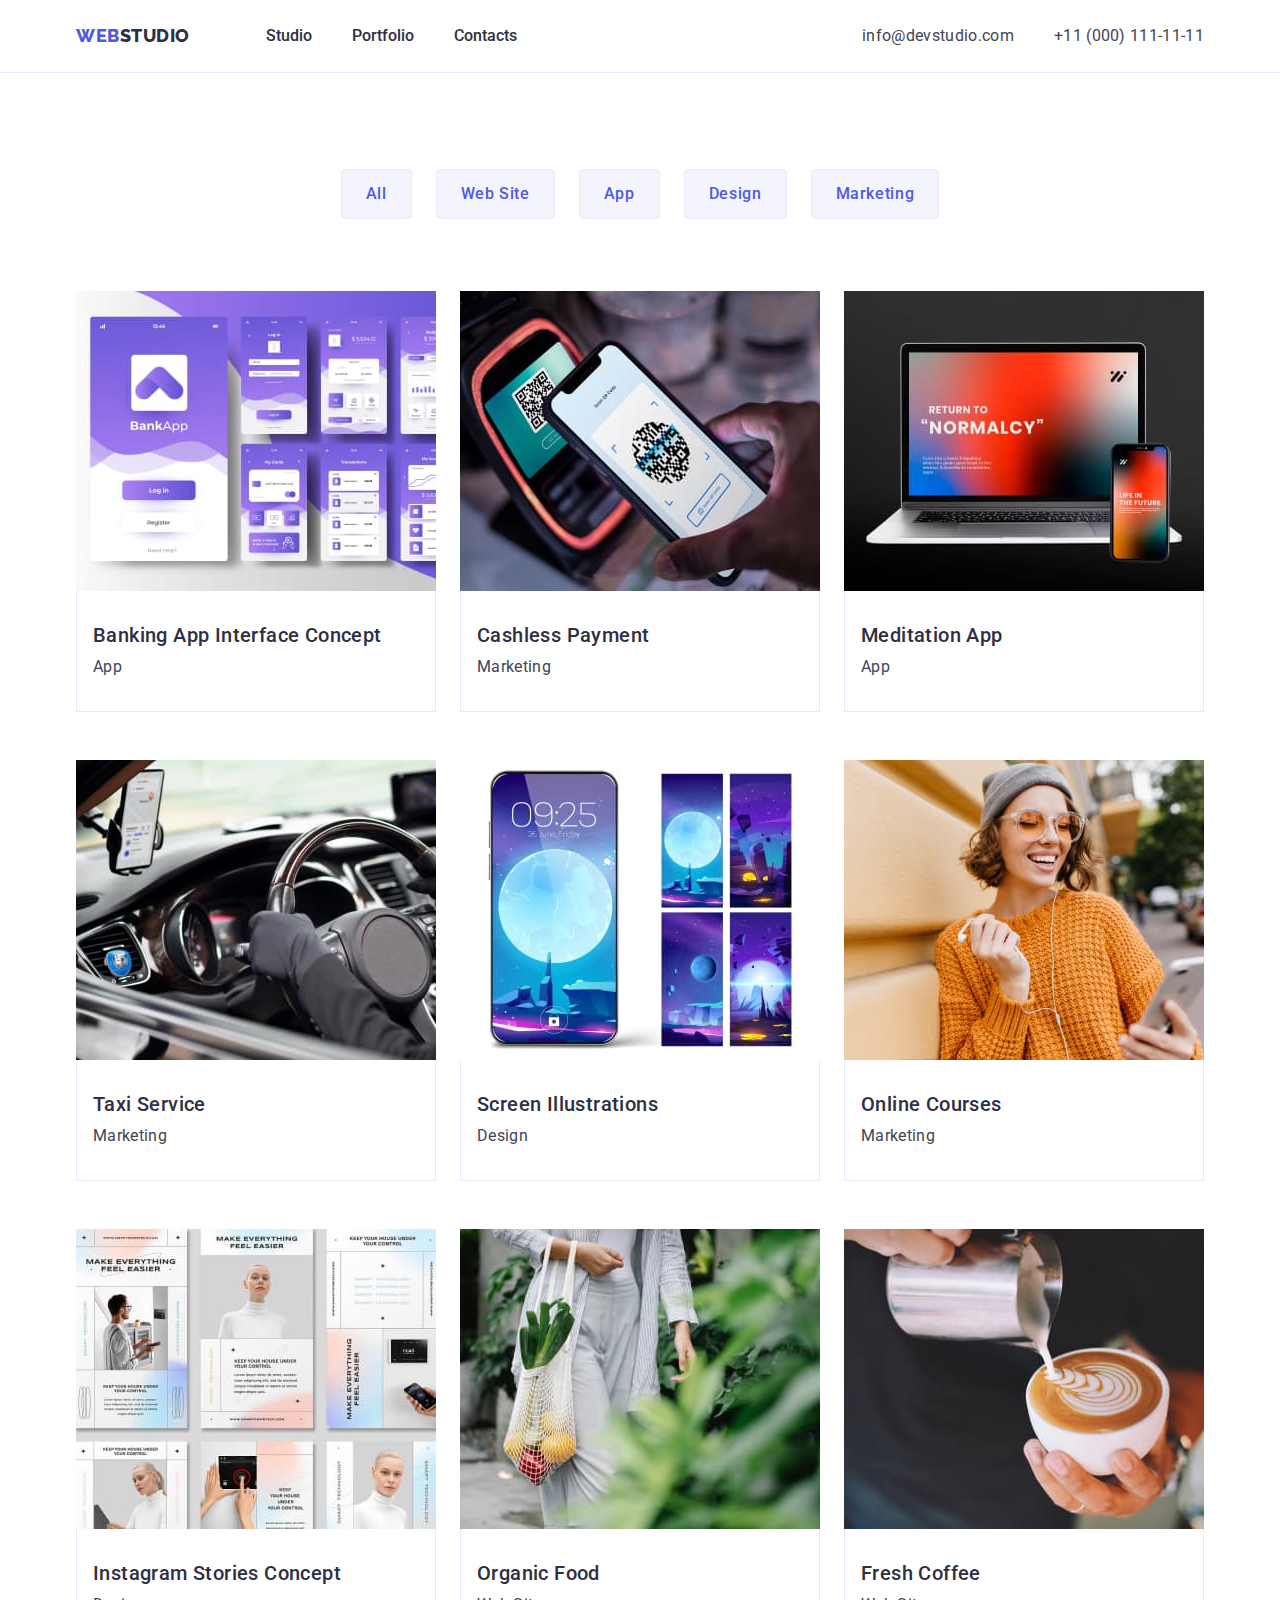
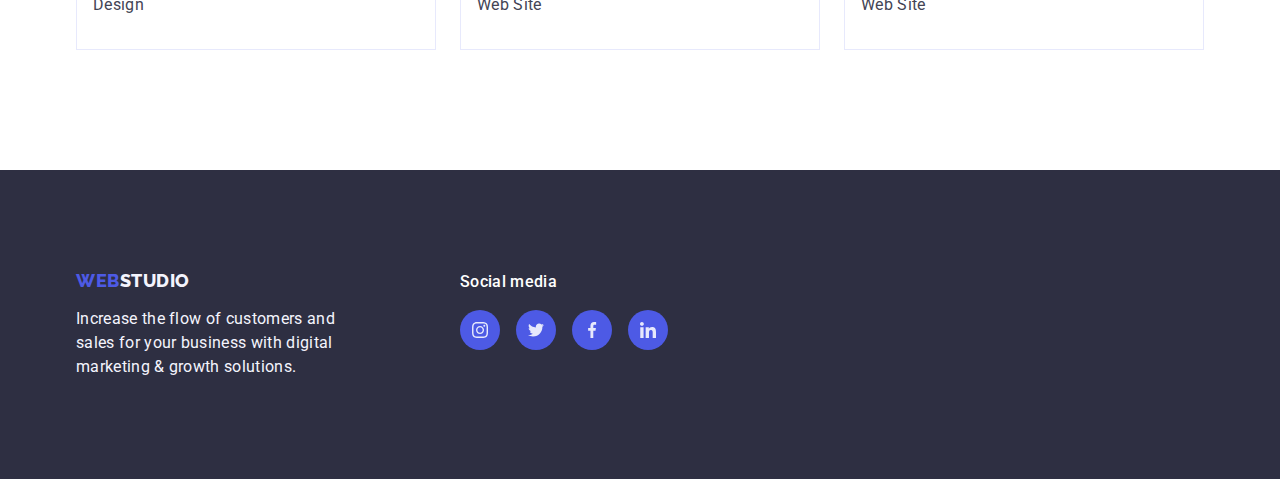
==== commit c0127f57: "hw-04-44" ====
--- a/portfolio.html
+++ b/portfolio.html
@@ -49,7 +49,7 @@
 
   <main>
         
-    <section class="section-portfolio">
+    <section class="portfolio">
         <div class="container ">
         <h1 hidden>blanc</h1>
         <ul class="list line-portfolio-one">
@@ -70,8 +70,8 @@
           </li> 
         </ul>  
         <ul class="list line-portfolio-too">
-           <li class="portfolio-shadow">
-             <a class="link" href="">
+           <li>
+             <a class="link portfolio-shadow" href="">
               <img src="./images/portfolio/project-img1.jpg" alt="Banking App Interface Concept"
                width="360">
               <div class="card-portfolio">
@@ -80,8 +80,8 @@
               </div>
              </a>
             </li>
-           <li class="portfolio-shadow">
-             <a class="link" href="">
+           <li>
+             <a class="link portfolio-shadow" href="">
               <img src="./images/portfolio/project-img2.jpg" alt="Cashless Payment" width="360">
               <div class="card-portfolio">
                <h2 class="title-three">Cashless Payment</h2>
@@ -89,8 +89,8 @@
               </div>
              </a>
             </li>
-            <li class="portfolio-shadow">
-             <a class="link" href="">
+            <li>
+             <a class="link portfolio-shadow" href="">
               <img src="./images/portfolio/project-img3.jpg" alt="Meditation App" width="360">
               <div class="card-portfolio">
                <h2 class="title-three">Meditation App</h2>
@@ -98,8 +98,8 @@
               </div>
              </a>
             </li>
-            <li class="portfolio-shadow">
-             <a class="link " href="">
+            <li>
+             <a class="link portfolio-shadow" href="">
               <img src="./images/portfolio/project-img4.jpg" alt="Taxi Service" width="360">
             <div class="card-portfolio">
               <h2 class="title-three">Taxi Service</h2>
@@ -107,8 +107,8 @@
             </div>
              </a>
             </li>
-            <li class="portfolio-shadow">
-             <a class="link" href="">
+            <li>
+             <a class="link portfolio-shadow" href="">
               <img src="./images/portfolio/project-img5.jpg" alt="Screen Illustrations" width="360">
               <div class="card-portfolio">
                <h2 class="title-three">Screen Illustrations</h2>
@@ -116,8 +116,8 @@
               </div>
              </a>
             </li>
-            <li class="portfolio-shadow">
-             <a class="link" href="">
+            <li>
+             <a class="link portfolio-shadow" href="">
               <img src="./images/portfolio/project-img6.jpg" alt="Online Courses" width="360">     
               <div class="card-portfolio">
                <h2 class="title-three">Online Courses</h2>
@@ -125,8 +125,8 @@
               </div>
              </a>
             </li >
-            <li class="portfolio-shadow">
-             <a class="link" href="">
+            <li>
+             <a class="link portfolio-shadow" href="">
               <img src="./images/portfolio/project-img7.jpg" alt="Instagram Stories Concept" width="360">
               <div class="card-portfolio">
                <h2 class="title-three">Instagram Stories Concept</h2>
@@ -134,8 +134,8 @@
               </div>
              </a>
             </li>
-            <li class="portfolio-shadow">
-             <a class="link" href="">
+            <li>
+             <a class="link portfolio-shadow" href="">
               <img src="./images/portfolio/project-img8.jpg" alt="Organic Food" width="360">
               <div class="card-portfolio">
                <h2 class="title-three">Organic Food</h2>
@@ -143,8 +143,8 @@
               </div>
              </a>
            </li>
-           <li class="portfolio-shadow">
-            <a class="link" href="">
+           <li>
+            <a class="link portfolio-shadow" href="">
              <img src="./images/portfolio/project-img9.jpg" alt="Fresh Coffee" width="360">
              <div class="card-portfolio">
               <h2 class="title-three">Fresh Coffee</h2>
@@ -160,48 +160,51 @@
   
     
  
- <footer class="footer">
-  <div class="container line-footer">
-    <div class="footer-margin">
+ 
+
+   <footer class="footer">
+    <div class="container line-footer">
+     <div class="m-footer">
       <a class="logo-footer link" href="./index.html">Web<span class="logo-too">Studio</span></a>
       <p class="p-footer">Increase the flow of customers and sales for your business with digital marketing & growth
         solutions. </p>
-    </div>
-    <div>
+     </div>
+     <div>
       <p class="p-footer-one">Social media</p>
-      <ul class="list line right-margin">
-        <li>
-          <a class="social-list-footer" href="">
-            <svg class="size-svg-one" width="16px" height="16px">
+      <ul class="list line m-footer-one">
+        <li class="social-list-size">
+          <a class="social-list-footer" href="">
+            <svg class="size-svg-one" width="16" height="16">
               <use href="./images/icons.svg#instagram"></use>
             </svg>
           </a>
         </li>
-        <li>
-          <a class="social-list-footer" href="">
-            <svg class="size-svg-one" width="16px" height="16px">
+        <li class="social-list-size">
+          <a class="social-list-footer" href="">
+            <svg class="size-svg-one" width="16" height="16">
               <use href="./images/icons.svg#twitter"></use>
             </svg>
           </a>
         </li>
-        <li>
-          <a class="social-list-footer" href="">
-            <svg class="size-svg-one" width="16px" height="16px">
+        <li class="social-list-size">
+          <a class="social-list-footer" href="">
+            <svg class="size-svg-one" width="16" height="16">
               <use href="./images/icons.svg#facebook"></use>
             </svg>
           </a>
         </li>
-        <li>
-          <a class="social-list-footer" href="">
-            <svg class="size-svg-one" width="16px" height="16px">
+        <li class="social-list-size">
+          <a class="social-list-footer" href="">
+            <svg class="size-svg-one" width="16" height="16">
               <use href="./images/icons.svg#linkedin"></use>
             </svg>
           </a>
         </li>
       </ul>
     </div>
-  </div>
-</footer>
-
-
-</body>+   </div>
+  </footer>
+
+
+ </body>
+</html>--- a/css/style.css
+++ b/css/style.css
@@ -4,7 +4,10 @@
        --color-four:#434455;
        --color-five:#f4f4fd;
        --color-six: #404bbf;
-       --color-seven:#e7e9fc}
+       --color-seven:#e7e9fc;
+       --color-eight:#8e8f99;
+       --color-nine:#31d00a; 
+ }
 
 h1, h2,h3,p{margin-top:0;
             margin-bottom:0;}
@@ -20,7 +23,6 @@
 
 img{display: block;}
 a{display: block;} 
-/* svg{display:block;}  */
 
 
 body{ font-family:'Roboto',sans-serif;
@@ -32,8 +34,7 @@
 .list {list-style: none;}
 .link {text-decoration: none;}
 
-/* .line-one {display: flex; */
-           /* flex-wrap: wrap;} */
+
            
 .line{display: flex;}
 
@@ -49,10 +50,7 @@
          row-gap: 48px;
          column-gap:24px;}
 
-/* .element-margin:not(:nth-child(3n)){ margin-right:24px;}             */
-/* .element-margin-one:not(:nth-child(4n)){margin-right: 24px;} */
-/* .element-margin-filter:not(:nth-child(5n)){margin-right: 24px;} */
-/* .element-margin-customers:not(:nth-child(6n)) {margin-right: 24px;}   */
+
 
 .p-descriphion{
       font-size:16px;
@@ -100,39 +98,30 @@
            font-size:16px;
            color: var(--color-one);
            line-height: 1.5;
-           letter-spacing: 0.02em;
-           /* padding-top: 24px; */
-           /* padding-bottom: 24px; */
-       
-                     
-              }
+           letter-spacing: 0.02;     
+                                   }
        
        
 .menu-link:hover,.menu-link:focus{color: var(--color-six);}
  
 .adress{font-style: normal;
-        align-items: center;
-        /* justify-content: flex-end; */
-       }  
+        align-items: center;}  
 
 
 .mail {font-size: 16px;
        color: var(--color-four);
        line-height: 1.5;
-       letter-spacing: 0.02em;
-       
-       }
+       letter-spacing: 0.02em;}
+
 .phone-number{font-size: 16px;
               color: var(--color-four);
               line-height: 1.5;
-              letter-spacing: 0.02em;
-              
-       }
+              letter-spacing: 0.02em;}
             
 .mail:hover,.mail:focus{color: var(--color-six);}
 .phone-number:hover,.phone-number:focus{color:var(--color-six);}
+
 .m-left{margin-left: auto;} 
-/* .m-right{margin-right:40px;} */
 
 .hero{
       padding-top: 188px;
@@ -143,13 +132,8 @@
       background-repeat: no-repeat;
       background-position: center;
       background-color: rgba(46, 47, 66, 0.7);
-      max-width: 1440px;
-      margin-bottom: 120px;
-}
+      max-width: 1440px;}
       
-
-
-
 .title-one{
       font-weight: 700;
       font-size: 56px;
@@ -198,25 +182,34 @@
       box-shadow: 0px 3px 1px rgba(0, 0, 0, 0.1), 0px 2px 1px rgba(0, 0, 0, 0.08), 0px 2px 2px rgba(0, 0, 0, 0.12);
        }         
 
-.section-one {background-color: var(--color-five);
+.advantages{background-color:var(--color-three); 
+             padding-top: 120px;
+             padding-bottom: 120px;}
+
+.what-are-we-doing{background-color: var(--color-three);
+                   padding-top: 120px;
+                   padding-bottom: 120px;}
+
+.customers {background-color: var(--color-three);
+            padding-top: 120px;
+            padding-bottom: 120px;}
+
+
+       
+.our-team{background-color: var(--color-five);
           padding-top:120px; 
-          padding-bottom:120px;
-          margin-bottom: 120px; 
-       }
-.section {background-color:var(--color-three); 
-          margin-bottom: 120px;     
-       }
-.section-portfolio{background-color: var(--color-three);
-                   padding-top: 96px;
-                   padding-bottom: 120px;}
+          padding-bottom:120px;}
+
+
+.portfolio{background-color: var(--color-three);
+           padding-top: 96px;
+           padding-bottom: 120px;}
 
 
 .card-emploers{
        display: block;
        padding-top: 32px; 
        padding-bottom: 32px; 
-       /* padding-left: 16px;   */
-       /* padding-right: 16px;  */
        text-align: center;
        justify-content:center;}  
 
@@ -230,21 +223,22 @@
        }
 .center{text-align:center;}
 .center-icon{justify-content: center;}
+
+.social-list-size{width: 40px;
+                  height: 40px;}
 .social-list{display:flex;
              margin-top: 8px; 
              height:100%;
              justify-content: center;
              align-items: center; 
-             width: 40px;
-             height: 40px;
              border-radius: 50%;
-             background-color:#4d5ae5;}
-.social-list:hover,.social-list:focus {background-color: #404bbf;}
+             background-color:var(--color-too);}
+.social-list:hover,.social-list:focus {background-color: var(--color-six);}
              
 .size-svg-one{ 
               /* width:16px; */
                /* height:16px; */
-               fill: #f4f4fd;}
+               fill: var(--color-seven);}
 
 
 .icon-conteiner {
@@ -253,16 +247,10 @@
        align-items: center; 
        width: 264px;
        height: 112px;
-       background-color: #f4f4fd;
+       background-color: var(--color-five);
        border-radius: 4px;
-       margin-bottom: 8px;
-}
-
-  
- 
-/* .size-svg-customers{width: 104px; */
-                    /* height: 56px;           */
-/* }          */
+       margin-bottom: 8px;}
+
  
 .m-bottom {margin-bottom: 8px;}
 .card-portfolio {
@@ -270,7 +258,7 @@
        padding-bottom: 32px;
        padding-left: 16px;
        padding-right: 16px;
-       border: 1px solid #e7e9fc;
+       border: 1px solid var(--color-seven);
        border-top: none;}
 .portfolio-shadow{box-shadow:none;}       
 .portfolio-shadow:hover,.portfolio-shadow:focus{
@@ -281,7 +269,7 @@
 
 .title-too{font-weight:700;
       font-size: 36px;
-      line-height: 1.11;
+      line-height: 1.1;
       letter-spacing: 0.02em;
       text-align: center;
       text-transform:capitalize;
@@ -297,7 +285,7 @@
               margin-bottom:8px;}
 
 
-.right-margin{justify-content: center;
+.right-margin{justify-content:center;
               gap: 24px;}              
 .customers-icon{
               display: flex;
@@ -305,31 +293,37 @@
               justify-content: center;
               align-items: center;
               gap: 24px;
-              width: 168px;
-              height: 88px;
-              color: #8e8f99;
-              border: solid #8e8f99;
+              height: 100%;
+              color: var(--color-eight);
+              border: 1px solid var(--color-eight);
               border-radius: 4px;}  
                 
-.customers-icon:hover,.customers-icon:focus{background-color:#404bbf ;
-                                            color:#404bbf;
-                                            border-color: #404bbf; 
-}
-       
+.customers-icon:hover,.customers-icon:focus{background-color:var(--color-six);
+                                            color:var(--color-six);
+                                            border-color:var(--color-six);}
+
+.customers-icon-size{width: calc((100% - 120px) / 6);
+                     height: 88px;}       
        
 
 .footer{background-color:var(--color-one);
         padding-top: 100px;
         padding-bottom:100px;}
 
-.p-footer{width:264px ;
-          color:var(--color-five);
-          }
+.p-footer{font-weight: 400;
+          font-size: 16px;
+          line-height: 1.5;
+          letter-spacing: 0.02em;
+          width:264px;
+          color:var(--color-five);}
 
 .line-footer {display: flex;
               align-items: baseline;
               gap:120px; 
 }
+
+.m-footer{gap:120px;}
+.m-footer-one{gap: 16px;}
          
 .p-footer-one{font-weight: 500;
               font-size: 16px;
@@ -338,20 +332,17 @@
               color: var(--color-three);
               margin-bottom:16px;
 }         
-/* .footer-margin{gap:120px;}  */
 
 .social-list-footer {
        display: flex;
        height: 100%;
        justify-content: center;
        align-items: center;
-       width: 40px;
-       height: 40px;
        border-radius: 50%;
-       background-color: #4d5ae5;
-}
-
-.social-list-footer:hover,.social-list-footer:focus {background-color:#31d00a;}
+       background-color: var(--color-too);
+}
+
+.social-list-footer:hover,.social-list-footer:focus {background-color:var(--color-nine);}
 
 
 
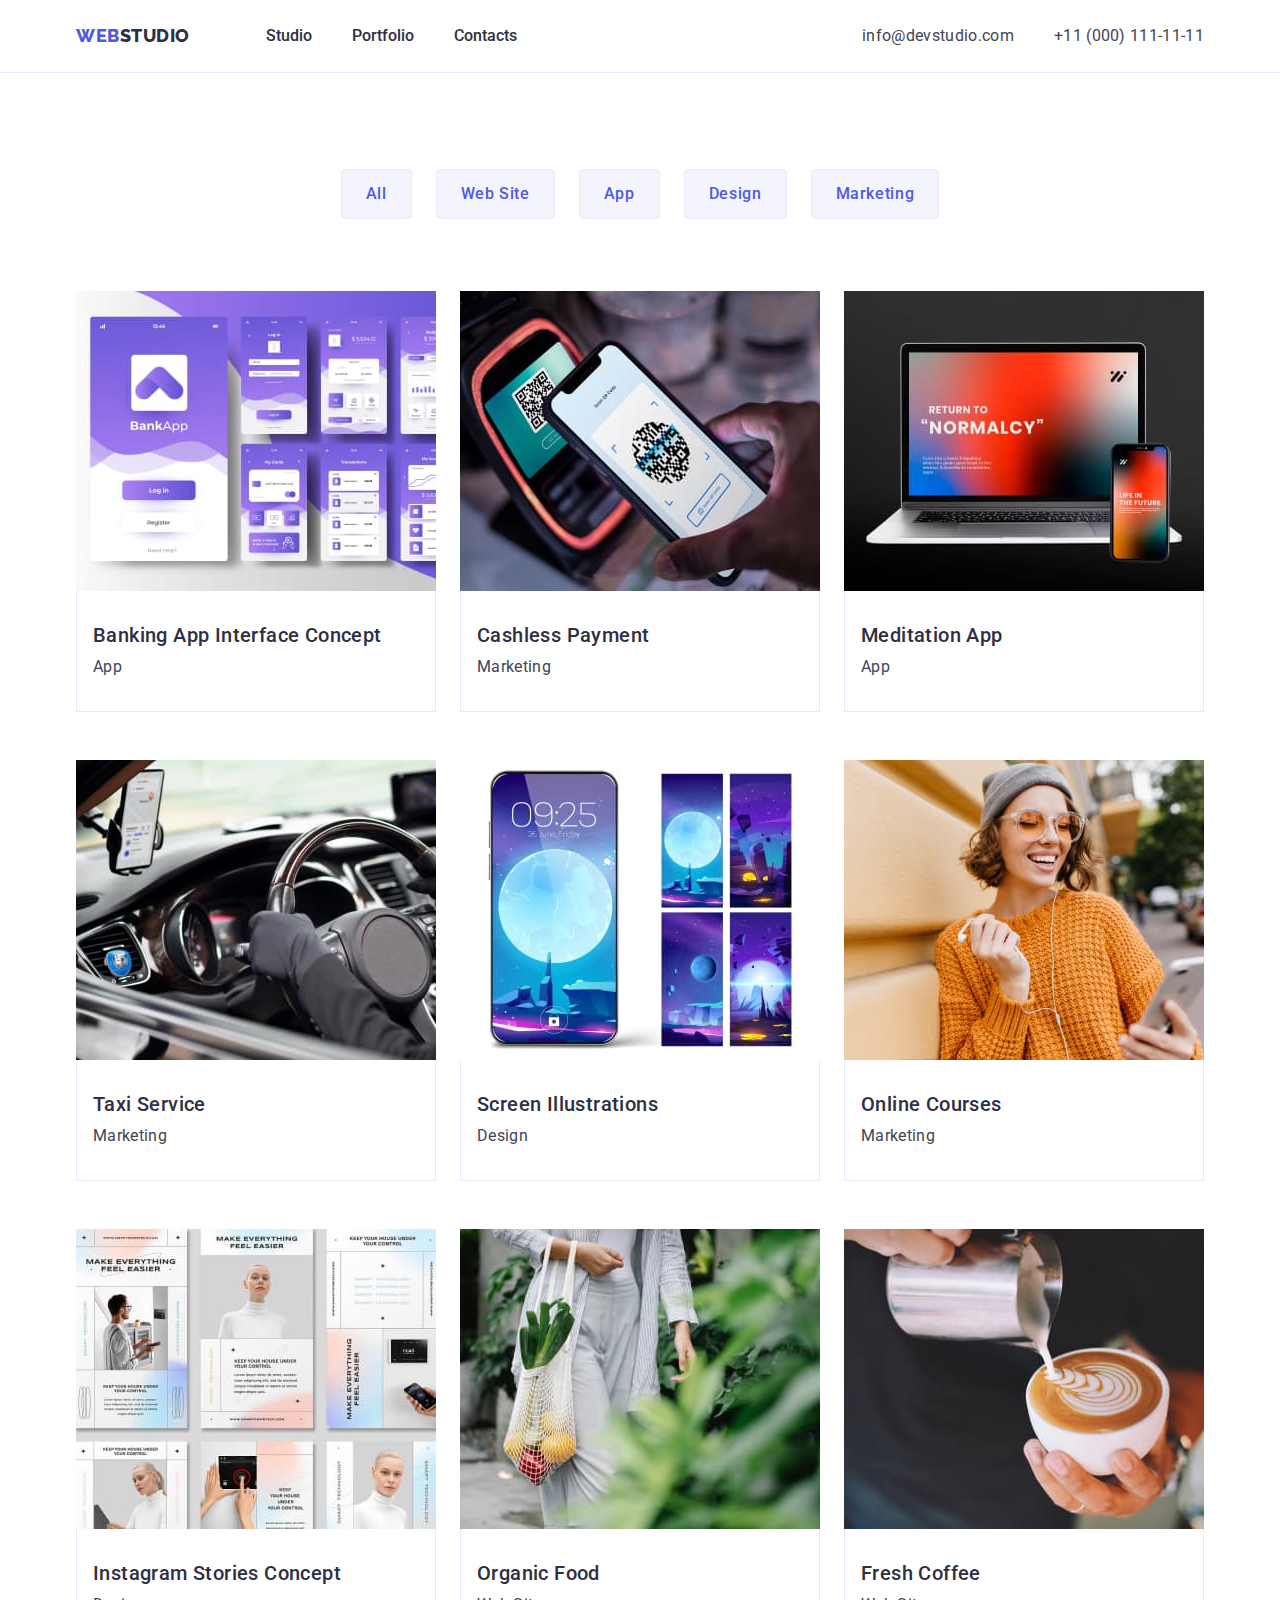
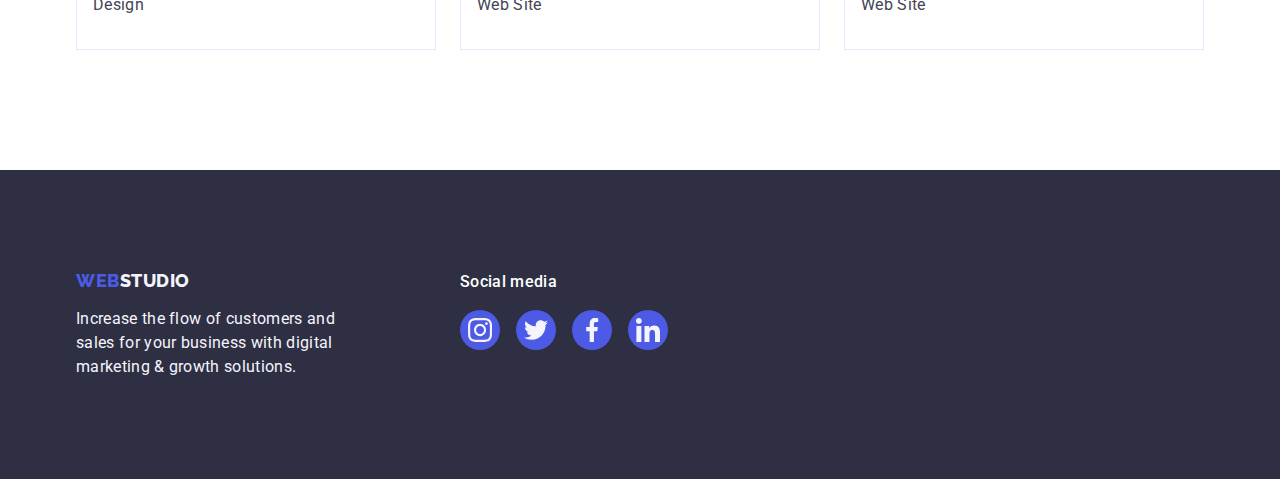
==== commit 4063ec95: "hw-04-60" ====
--- a/portfolio.html
+++ b/portfolio.html
@@ -157,52 +157,47 @@
     </section>
   </main>
 
-  
-    
- 
- 
-
-   <footer class="footer">
+  <footer class="footer">
     <div class="container line-footer">
-     <div class="m-footer">
-      <a class="logo-footer link" href="./index.html">Web<span class="logo-too">Studio</span></a>
-      <p class="p-footer">Increase the flow of customers and sales for your business with digital marketing & growth
-        solutions. </p>
-     </div>
-     <div>
-      <p class="p-footer-one">Social media</p>
-      <ul class="list line m-footer-one">
-        <li class="social-list-size">
-          <a class="social-list-footer" href="">
-            <svg class="size-svg-one" width="16" height="16">
-              <use href="./images/icons.svg#instagram"></use>
-            </svg>
-          </a>
-        </li>
-        <li class="social-list-size">
-          <a class="social-list-footer" href="">
-            <svg class="size-svg-one" width="16" height="16">
-              <use href="./images/icons.svg#twitter"></use>
-            </svg>
-          </a>
-        </li>
-        <li class="social-list-size">
-          <a class="social-list-footer" href="">
-            <svg class="size-svg-one" width="16" height="16">
-              <use href="./images/icons.svg#facebook"></use>
-            </svg>
-          </a>
-        </li>
-        <li class="social-list-size">
-          <a class="social-list-footer" href="">
-            <svg class="size-svg-one" width="16" height="16">
-              <use href="./images/icons.svg#linkedin"></use>
-            </svg>
-          </a>
-        </li>
-      </ul>
+      <div class="m-footer">
+        <a class="logo-footer link" href="./index.html">Web<span class="logo-too">Studio</span></a>
+        <p class="p-footer">Increase the flow of customers and sales for your business with digital marketing & growth
+          solutions. </p>
+      </div>
+      <div>
+        <p class="p-footer-one">Social media</p>
+        <ul class="list line m-footer-one">
+          <li class="social-list-size">
+            <a class="social-list-footer" href="">
+              <svg class="color-icons-our-team" width="24" height="24">
+                <use href="./images/icons.svg#instagram"></use>
+              </svg>
+            </a>
+          </li>
+          <li class="social-list-size">
+            <a class="social-list-footer" href="">
+              <svg class="color-icons-our-team" width="24" height="24">
+                <use href="./images/icons.svg#twitter"></use>
+              </svg>
+            </a>
+          </li>
+          <li class="social-list-size">
+            <a class="social-list-footer" href="">
+              <svg class="color-icons-our-team" width="24" height="24">
+                <use href="./images/icons.svg#facebook"></use>
+              </svg>
+            </a>
+          </li>
+          <li class="social-list-size">
+            <a class="social-list-footer" href="">
+              <svg class="color-icons-our-team" width="24" height="24">
+                <use href="./images/icons.svg#linkedin"></use>
+              </svg>
+            </a>
+          </li>
+        </ul>
+      </div>
     </div>
-   </div>
   </footer>
 
 
--- a/css/style.css
+++ b/css/style.css
@@ -6,7 +6,7 @@
        --color-six: #404bbf;
        --color-seven:#e7e9fc;
        --color-eight:#8e8f99;
-       --color-nine:#31d00a; 
+       --color-nine:#31d0aa; 
  }
 
 h1, h2,h3,p{margin-top:0;
@@ -61,7 +61,7 @@
 
 
 .header{border-bottom: 1px solid var(--color-seven);
-box-shadow: 0px 2px 1px rgba(46, 47, 66, 0.08), 0px 1px 1px rgba(46, 47, 66, 0.16), 0px 1px 6px rgba(46, 47, 66, 0.08);
+        box-shadow: 0px 2px 1px rgba(46, 47, 66, 0.08), 0px 1px 1px rgba(46, 47, 66, 0.16), 0px 1px 6px rgba(46, 47, 66, 0.08);
 }
 
 .header-container{
@@ -235,10 +235,7 @@
              background-color:var(--color-too);}
 .social-list:hover,.social-list:focus {background-color: var(--color-six);}
              
-.size-svg-one{ 
-              /* width:16px; */
-               /* height:16px; */
-               fill: var(--color-seven);}
+.color-icons-our-team {fill: var(--color-five);}
 
 
 .icon-conteiner {
@@ -303,7 +300,9 @@
                                             border-color:var(--color-six);}
 
 .customers-icon-size{width: calc((100% - 120px) / 6);
-                     height: 88px;}       
+                     height: 88px;}
+
+.color-icons-customers{fill: currentColor;}                     
        
 
 .footer{background-color:var(--color-one);
